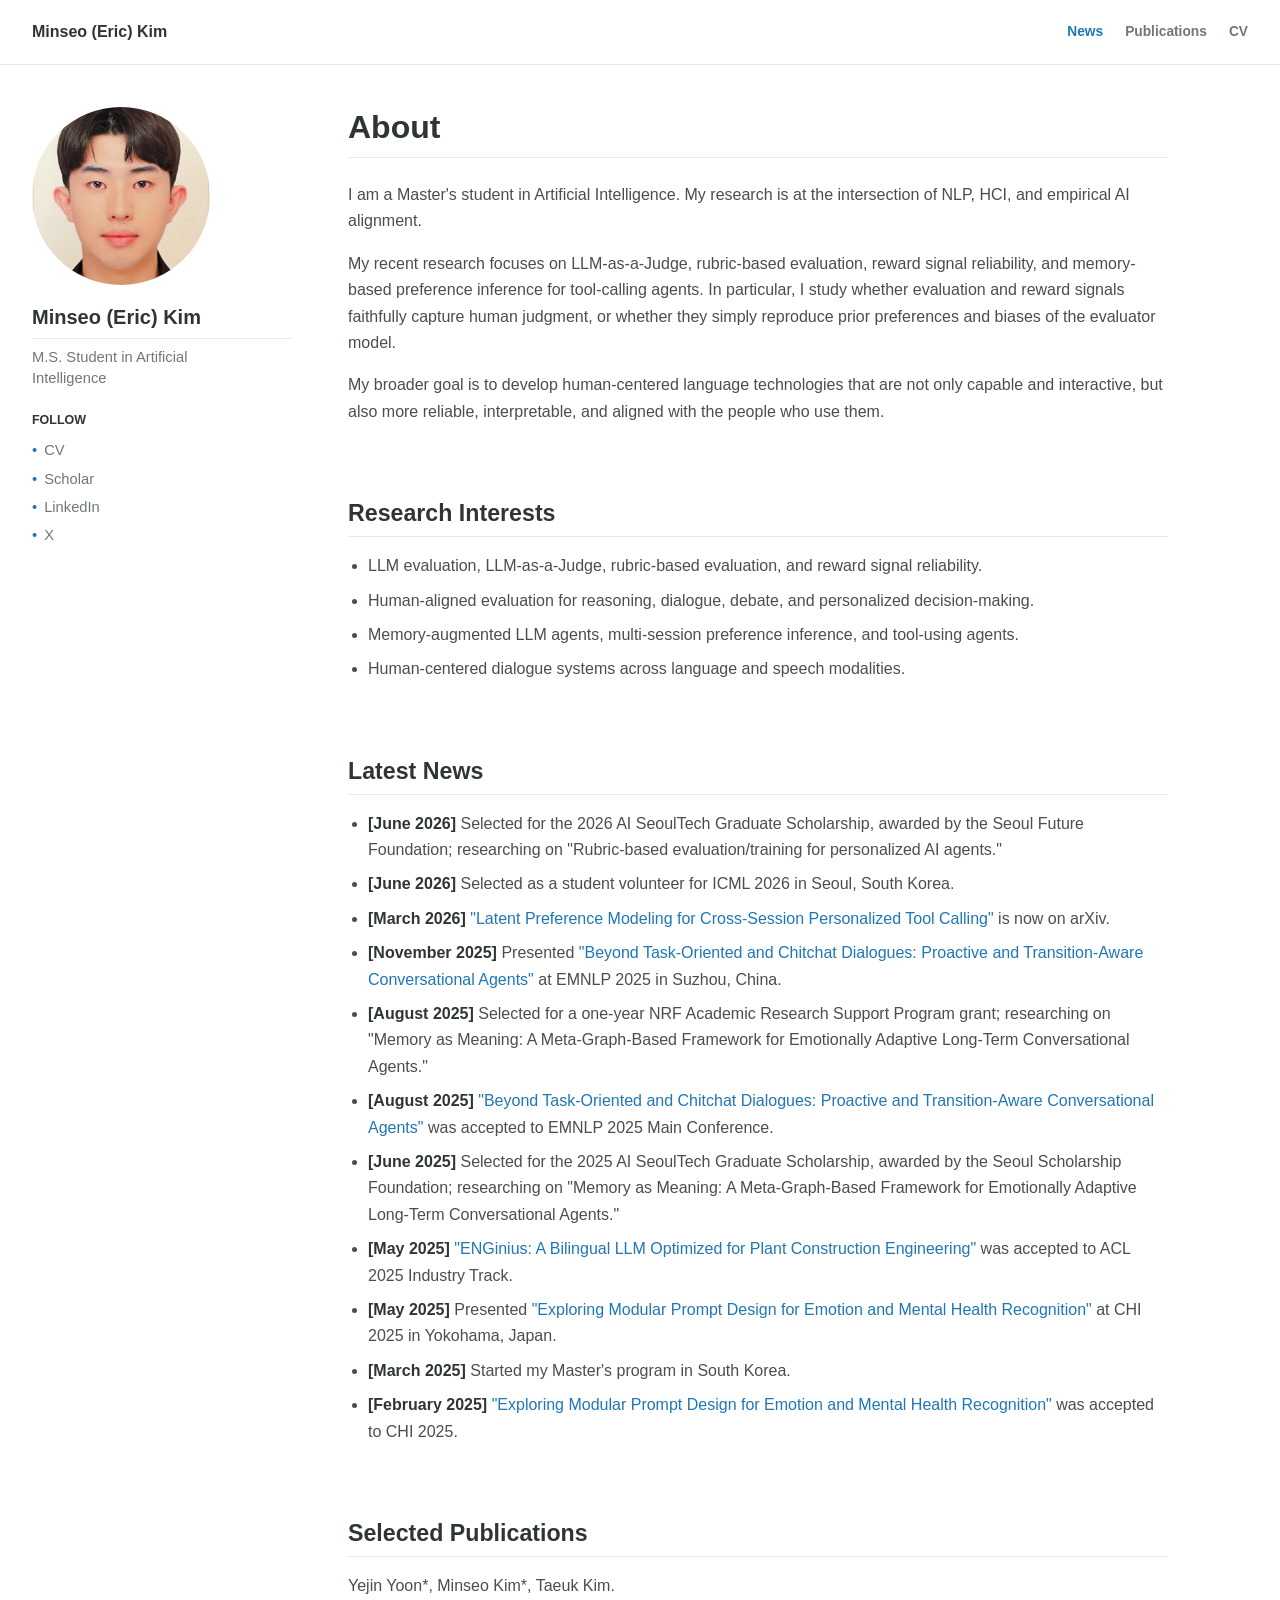
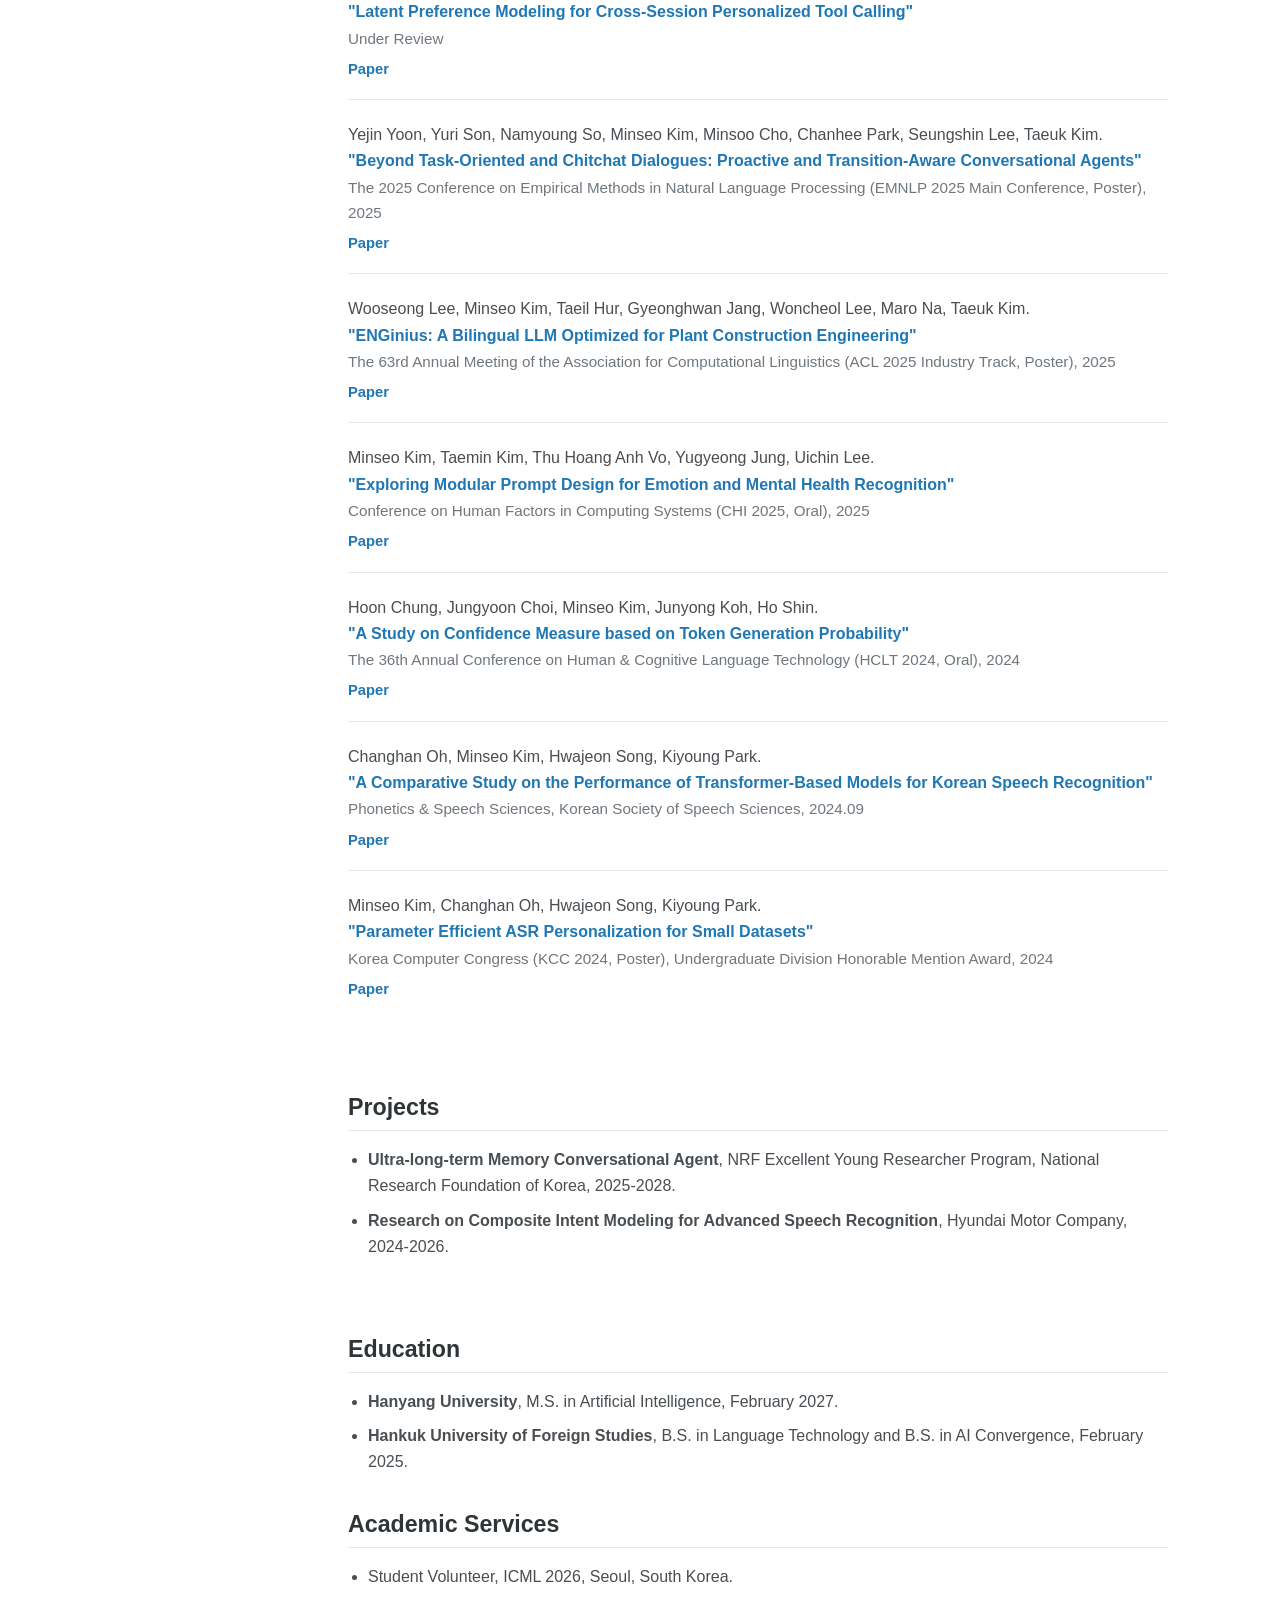
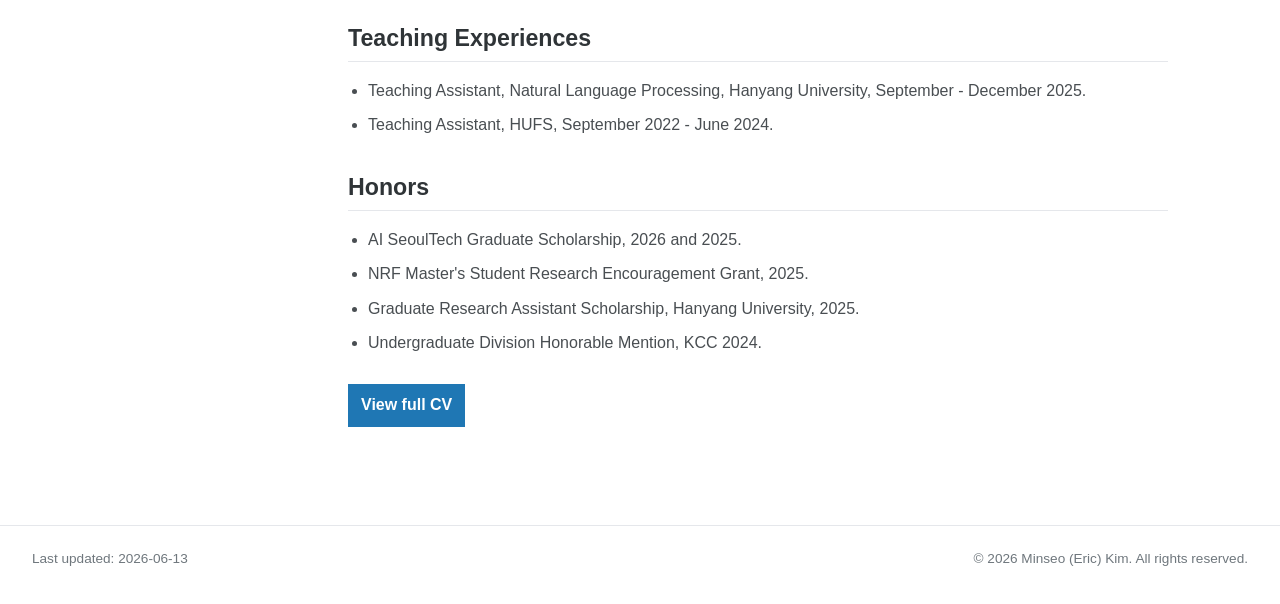
==== index.html @ e5572a7b "Force the academic stylesheet to refresh on Pages GitHub Pages served the updated HTML while the bro" ====
<!doctype html>
<html lang="en">
  <head>
    <meta charset="utf-8">
    <meta name="viewport" content="width=device-width, initial-scale=1">
    <meta name="description" content="Minseo (Eric) Kim, Master's student researching NLP, HCI, and empirical AI alignment.">
    <title>Minseo (Eric) Kim</title>
    <link rel="icon" href="assets/favicon.svg" type="image/svg+xml">
    <link rel="stylesheet" href="assets/styles.css?v=academic-blue-20260613">
    <script src="assets/site.js" defer></script>
  </head>
  <body>
    <a class="skip-link" href="#main">Skip to content</a>

    <header class="site-header">
      <div class="header-inner">
        <a class="brand" href="#top" aria-label="Minseo Eric Kim home">Minseo (Eric) Kim</a>
        <nav class="site-nav" aria-label="Primary navigation">
          <a href="#news">News</a>
          <a href="#publications">Publications</a>
          <a href="https://drive.google.com/open?id=1gFWzfHN4OFVe0zYKHBv3wis-K48punGLrZ7Q6xbkFGQ" target="_blank" rel="noreferrer">CV</a>
        </nav>
      </div>
    </header>

    <div id="top" class="page-shell">
      <aside class="profile-panel" aria-label="Profile">
        <img class="profile-photo" src="assets/profile.jpg" alt="Portrait of Minseo Eric Kim">
        <h2 class="profile-name">Minseo (Eric) Kim</h2>
        <p class="role">M.S. Student in Artificial Intelligence</p>

        <p class="follow-label">Follow</p>
        <div class="profile-links" aria-label="Profile links">
          <a href="https://drive.google.com/open?id=1gFWzfHN4OFVe0zYKHBv3wis-K48punGLrZ7Q6xbkFGQ" target="_blank" rel="noreferrer">CV</a>
          <a href="https://scholar.google.com/citations?user=bZFv4dYAAAAJ&amp;hl=en" target="_blank" rel="noreferrer">Scholar</a>
          <a href="https://www.linkedin.com/in/minseo-kim-878526276/" target="_blank" rel="noreferrer">LinkedIn</a>
          <a href="https://x.com/er1123090" target="_blank" rel="noreferrer">X</a>
        </div>
      </aside>

      <main id="main" class="content">
        <section id="about" class="section" aria-labelledby="about-title">
          <h1 id="about-title">About</h1>
          <div class="section-body">
            <p>
              I am a Master's student in Artificial Intelligence. My research is at the
              intersection of NLP, HCI, and empirical AI alignment.
            </p>
            <p>
              My recent research focuses on LLM-as-a-Judge, rubric-based evaluation, reward
              signal reliability, and memory-based preference inference for tool-calling
              agents. In particular, I study whether evaluation and reward signals faithfully
              capture human judgment, or whether they simply reproduce prior preferences and
              biases of the evaluator model.
            </p>
            <p>
              My broader goal is to develop human-centered language technologies that are not
              only capable and interactive, but also more reliable, interpretable, and aligned
              with the people who use them.
            </p>
          </div>
        </section>

        <section id="research" class="section" aria-labelledby="research-title">
          <h2 id="research-title">Research Interests</h2>
          <ul class="compact-list">
            <li>LLM evaluation, LLM-as-a-Judge, rubric-based evaluation, and reward signal reliability.</li>
            <li>Human-aligned evaluation for reasoning, dialogue, debate, and personalized decision-making.</li>
            <li>Memory-augmented LLM agents, multi-session preference inference, and tool-using agents.</li>
            <li>Human-centered dialogue systems across language and speech modalities.</li>
          </ul>
        </section>

        <section id="news" class="section" aria-labelledby="news-title">
          <h2 id="news-title">Latest News</h2>
          <ul class="timeline">
            <li>
              <span class="news-date">[June 2026]</span>
              Selected for the 2026 AI SeoulTech Graduate Scholarship, awarded by the Seoul Future Foundation; researching on "Rubric-based evaluation/training for personalized AI agents."
            </li>
            <li>
              <span class="news-date">[June 2026]</span>
              Selected as a student volunteer for ICML 2026 in Seoul, South Korea.
            </li>
            <li>
              <span class="news-date">[March 2026]</span>
              <a href="https://arxiv.org/pdf/2604.17886v1" target="_blank" rel="noreferrer">"Latent Preference Modeling for Cross-Session Personalized Tool Calling"</a>
              is now on arXiv.
            </li>
            <li>
              <span class="news-date">[November 2025]</span>
              Presented
              <a href="https://aclanthology.org/2025.emnlp-main.672/" target="_blank" rel="noreferrer">"Beyond Task-Oriented and Chitchat Dialogues: Proactive and Transition-Aware Conversational Agents"</a>
              at EMNLP 2025 in Suzhou, China.
            </li>
            <li>
              <span class="news-date">[August 2025]</span>
              Selected for a one-year NRF Academic Research Support Program grant; researching on "Memory as Meaning: A Meta-Graph-Based Framework for Emotionally Adaptive Long-Term Conversational Agents."
            </li>
            <li>
              <span class="news-date">[August 2025]</span>
              <a href="https://aclanthology.org/2025.emnlp-main.672/" target="_blank" rel="noreferrer">"Beyond Task-Oriented and Chitchat Dialogues: Proactive and Transition-Aware Conversational Agents"</a>
              was accepted to EMNLP 2025 Main Conference.
            </li>
            <li>
              <span class="news-date">[June 2025]</span>
              Selected for the 2025 AI SeoulTech Graduate Scholarship, awarded by the Seoul Scholarship Foundation; researching on "Memory as Meaning: A Meta-Graph-Based Framework for Emotionally Adaptive Long-Term Conversational Agents."
            </li>
            <li>
              <span class="news-date">[May 2025]</span>
              <a href="https://aclanthology.org/2025.acl-industry.95/" target="_blank" rel="noreferrer">"ENGinius: A Bilingual LLM Optimized for Plant Construction Engineering"</a>
              was accepted to ACL 2025 Industry Track.
            </li>
            <li>
              <span class="news-date">[May 2025]</span>
              Presented
              <a href="https://dl.acm.org/doi/full/10.1145/3706598.3713888" target="_blank" rel="noreferrer">"Exploring Modular Prompt Design for Emotion and Mental Health Recognition"</a>
              at CHI 2025 in Yokohama, Japan.
            </li>
            <li>
              <span class="news-date">[March 2025]</span>
              Started my Master's program in South Korea.
            </li>
            <li>
              <span class="news-date">[February 2025]</span>
              <a href="https://dl.acm.org/doi/full/10.1145/3706598.3713888" target="_blank" rel="noreferrer">"Exploring Modular Prompt Design for Emotion and Mental Health Recognition"</a>
              was accepted to CHI 2025.
            </li>
          </ul>
        </section>

        <section id="publications" class="section" aria-labelledby="publications-title">
          <h2 id="publications-title">Selected Publications</h2>
          <div class="publication-list">
            <article class="publication">
              <p class="authors">Yejin Yoon*, Minseo Kim*, Taeuk Kim.</p>
              <h3><a href="https://arxiv.org/pdf/2604.17886v1" target="_blank" rel="noreferrer">"Latent Preference Modeling for Cross-Session Personalized Tool Calling"</a></h3>
              <p class="meta">Under Review</p>
              <p class="pub-links"><a href="https://arxiv.org/pdf/2604.17886v1" target="_blank" rel="noreferrer">Paper</a></p>
            </article>

            <article class="publication">
              <p class="authors">Yejin Yoon, Yuri Son, Namyoung So, Minseo Kim, Minsoo Cho, Chanhee Park, Seungshin Lee, Taeuk Kim.</p>
              <h3><a href="https://aclanthology.org/2025.emnlp-main.672/" target="_blank" rel="noreferrer">"Beyond Task-Oriented and Chitchat Dialogues: Proactive and Transition-Aware Conversational Agents"</a></h3>
              <p class="meta">The 2025 Conference on Empirical Methods in Natural Language Processing (EMNLP 2025 Main Conference, Poster), 2025</p>
              <p class="pub-links"><a href="https://aclanthology.org/2025.emnlp-main.672/" target="_blank" rel="noreferrer">Paper</a></p>
            </article>

            <article class="publication">
              <p class="authors">Wooseong Lee, Minseo Kim, Taeil Hur, Gyeonghwan Jang, Woncheol Lee, Maro Na, Taeuk Kim.</p>
              <h3><a href="https://aclanthology.org/2025.acl-industry.95/" target="_blank" rel="noreferrer">"ENGinius: A Bilingual LLM Optimized for Plant Construction Engineering"</a></h3>
              <p class="meta">The 63rd Annual Meeting of the Association for Computational Linguistics (ACL 2025 Industry Track, Poster), 2025</p>
              <p class="pub-links"><a href="https://aclanthology.org/2025.acl-industry.95/" target="_blank" rel="noreferrer">Paper</a></p>
            </article>

            <article class="publication">
              <p class="authors">Minseo Kim, Taemin Kim, Thu Hoang Anh Vo, Yugyeong Jung, Uichin Lee.</p>
              <h3><a href="https://dl.acm.org/doi/full/10.1145/3706598.3713888" target="_blank" rel="noreferrer">"Exploring Modular Prompt Design for Emotion and Mental Health Recognition"</a></h3>
              <p class="meta">Conference on Human Factors in Computing Systems (CHI 2025, Oral), 2025</p>
              <p class="pub-links"><a href="https://dl.acm.org/doi/full/10.1145/3706598.3713888" target="_blank" rel="noreferrer">Paper</a></p>
            </article>

            <article class="publication">
              <p class="authors">Hoon Chung, Jungyoon Choi, Minseo Kim, Junyong Koh, Ho Shin.</p>
              <h3><a href="https://koreascience.kr/article/CFKO202404272003158.pub?orgId=sighlt" target="_blank" rel="noreferrer">"A Study on Confidence Measure based on Token Generation Probability"</a></h3>
              <p class="meta">The 36th Annual Conference on Human & Cognitive Language Technology (HCLT 2024, Oral), 2024</p>
              <p class="pub-links"><a href="https://koreascience.kr/article/CFKO202404272003158.pub?orgId=sighlt" target="_blank" rel="noreferrer">Paper</a></p>
            </article>

            <article class="publication">
              <p class="authors">Changhan Oh, Minseo Kim, Hwajeon Song, Kiyoung Park.</p>
              <h3><a href="https://www.researchgate.net/publication/384748823_A_comparative_study_on_the_performance_of_Transformer-based_models_for_Korean_speech_recognition" target="_blank" rel="noreferrer">"A Comparative Study on the Performance of Transformer-Based Models for Korean Speech Recognition"</a></h3>
              <p class="meta">Phonetics & Speech Sciences, Korean Society of Speech Sciences, 2024.09</p>
              <p class="pub-links"><a href="https://www.researchgate.net/publication/384748823_A_comparative_study_on_the_performance_of_Transformer-based_models_for_Korean_speech_recognition" target="_blank" rel="noreferrer">Paper</a></p>
            </article>

            <article class="publication">
              <p class="authors">Minseo Kim, Changhan Oh, Hwajeon Song, Kiyoung Park.</p>
              <h3><a href="https://www.dbpia.co.kr/journal/articleDetail?nodeId=NODE11862399" target="_blank" rel="noreferrer">"Parameter Efficient ASR Personalization for Small Datasets"</a></h3>
              <p class="meta">Korea Computer Congress (KCC 2024, Poster), Undergraduate Division Honorable Mention Award, 2024</p>
              <p class="pub-links"><a href="https://www.dbpia.co.kr/journal/articleDetail?nodeId=NODE11862399" target="_blank" rel="noreferrer">Paper</a></p>
            </article>
          </div>
        </section>

        <section id="projects" class="section" aria-labelledby="projects-title">
          <h2 id="projects-title">Projects</h2>
          <ul class="compact-list">
            <li><strong>Ultra-long-term Memory Conversational Agent</strong>, NRF Excellent Young Researcher Program, National Research Foundation of Korea, 2025-2028.</li>
            <li><strong>Research on Composite Intent Modeling for Advanced Speech Recognition</strong>, Hyundai Motor Company, 2024-2026.</li>
          </ul>
        </section>

        <section id="cv" class="section" aria-labelledby="cv-title">
          <h2 id="cv-title">Education</h2>
          <ul class="compact-list">
            <li><strong>Hanyang University</strong>, M.S. in Artificial Intelligence, February 2027.</li>
            <li><strong>Hankuk University of Foreign Studies</strong>, B.S. in Language Technology and B.S. in AI Convergence, February 2025.</li>
          </ul>
          <h2>Academic Services</h2>
          <ul class="compact-list">
            <li>Student Volunteer, ICML 2026, Seoul, South Korea.</li>
          </ul>
          <h2>Teaching Experiences</h2>
          <ul class="compact-list">
            <li>Teaching Assistant, Natural Language Processing, Hanyang University, September - December 2025.</li>
            <li>Teaching Assistant, HUFS, September 2022 - June 2024.</li>
          </ul>
          <h2>Honors</h2>
          <ul class="compact-list">
            <li>AI SeoulTech Graduate Scholarship, 2026 and 2025.</li>
            <li>NRF Master's Student Research Encouragement Grant, 2025.</li>
            <li>Graduate Research Assistant Scholarship, Hanyang University, 2025.</li>
            <li>Undergraduate Division Honorable Mention, KCC 2024.</li>
          </ul>
          <a class="button-link" href="https://drive.google.com/open?id=1gFWzfHN4OFVe0zYKHBv3wis-K48punGLrZ7Q6xbkFGQ" target="_blank" rel="noreferrer">View full CV</a>
        </section>
      </main>
    </div>

    <footer class="site-footer">
      <p>Last updated: <time id="last-updated" datetime="2026-06-13">2026-06-13</time></p>
      <p>&copy; <span id="year">2026</span> Minseo (Eric) Kim. All rights reserved.</p>
    </footer>
  </body>
</html>
---- assets/styles.css ----
:root {
  color-scheme: light;
  --bg: #ffffff;
  --ink: #494e52;
  --heading: #2f3437;
  --muted: #6f777d;
  --line: #e5e7eb;
  --accent: #1f77b4;
  --accent-dark: #0f5f9c;
  --max: 1280px;
}

* {
  box-sizing: border-box;
}

html {
  scroll-behavior: smooth;
}

body {
  margin: 0;
  background: var(--bg);
  color: var(--ink);
  font-family: -apple-system, ".SFNSText-Regular", "San Francisco", "Segoe UI", "Helvetica Neue", "Lucida Grande", Arial, sans-serif;
  font-size: 16px;
  line-height: 1.65;
}

a {
  color: var(--accent);
  text-decoration: none;
}

a:hover {
  color: var(--accent-dark);
  text-decoration: underline;
}

a:focus-visible {
  outline: 3px solid rgba(31, 119, 180, 0.28);
  outline-offset: 3px;
}

.skip-link {
  position: fixed;
  top: 10px;
  left: 10px;
  z-index: 100;
  transform: translateY(-150%);
  background: var(--heading);
  color: #fff;
  padding: 8px 12px;
}

.skip-link:focus {
  transform: translateY(0);
}

.site-header {
  border-bottom: 1px solid var(--line);
  background: #fff;
}

.header-inner {
  max-width: var(--max);
  min-height: 64px;
  margin: 0 auto;
  padding: 0 32px;
  display: flex;
  align-items: center;
  justify-content: space-between;
  gap: 28px;
}

.brand {
  color: var(--heading);
  font-size: 1rem;
  font-weight: 700;
}

.brand:hover {
  color: var(--accent);
  text-decoration: none;
}

.site-nav {
  display: flex;
  align-items: center;
  gap: 22px;
  overflow-x: auto;
}

.site-nav a {
  color: var(--muted);
  font-size: 0.86rem;
  font-weight: 700;
  white-space: nowrap;
}

.site-nav a:hover,
.site-nav a[aria-current="true"] {
  color: var(--accent);
  text-decoration: none;
}

.page-shell {
  max-width: var(--max);
  margin: 0 auto;
  padding: 42px 32px 64px;
  display: grid;
  grid-template-columns: 260px minmax(0, 1fr);
  gap: 56px;
  align-items: start;
}

.profile-panel {
  position: sticky;
  top: 28px;
  color: var(--muted);
}

.profile-photo {
  display: block;
  width: 178px;
  aspect-ratio: 1;
  object-fit: cover;
  border-radius: 50%;
  margin: 0 0 20px;
}

.profile-name {
  margin: 0 0 8px;
  color: var(--heading);
  font-size: 1.25rem;
  font-weight: 700;
  line-height: 1.25;
}

.role {
  margin: 0 0 20px;
  max-width: 220px;
  font-size: 0.92rem;
  line-height: 1.45;
}

.follow-label {
  margin: 18px 0 8px;
  color: var(--heading);
  font-size: 0.78rem;
  font-weight: 700;
  text-transform: uppercase;
}

.profile-links {
  display: grid;
  gap: 4px;
}

.profile-links a {
  display: block;
  width: fit-content;
  color: var(--muted);
  font-size: 0.92rem;
}

.profile-links a::before {
  content: "\2022";
  color: var(--accent);
  margin-right: 7px;
}

.profile-links a:hover {
  color: var(--accent);
}

.content {
  max-width: 820px;
  min-width: 0;
}

.section {
  scroll-margin-top: 84px;
  margin: 0 0 34px;
}

.section + .section {
  padding-top: 6px;
}

h1,
h2,
h3 {
  color: var(--heading);
  letter-spacing: 0;
  line-height: 1.25;
}

h1 {
  margin: 0 0 24px;
  padding-bottom: 10px;
  border-bottom: 1px solid var(--line);
  font-size: 2rem;
}

h2 {
  margin: 34px 0 16px;
  padding-bottom: 8px;
  border-bottom: 1px solid var(--line);
  font-size: 1.45rem;
}

h3 {
  margin: 0;
  font-size: 1rem;
  font-weight: 600;
}

p {
  margin: 0 0 16px;
}

.section-body p:last-child {
  margin-bottom: 0;
}

.compact-list,
.timeline {
  margin: 0 0 20px;
  padding-left: 20px;
}

.compact-list li + li,
.timeline li + li {
  margin-top: 8px;
}

.news-date {
  color: var(--heading);
  font-weight: 700;
}

.publication-list {
  display: grid;
  gap: 22px;
}

.publication {
  padding-bottom: 18px;
  border-bottom: 1px solid var(--line);
}

.publication:last-child {
  border-bottom: 0;
}

.publication h3 {
  display: inline;
}

.publication h3 a {
  color: var(--accent);
}

.authors,
.meta,
.pub-links {
  margin: 0;
}

.authors {
  color: var(--ink);
}

.meta {
  color: var(--muted);
  font-size: 0.95rem;
}

.pub-links {
  margin-top: 6px;
  font-size: 0.92rem;
  font-weight: 700;
}

.button-link {
  display: inline-block;
  margin-top: 8px;
  color: #fff;
  background: var(--accent);
  padding: 8px 13px;
  font-weight: 700;
}

.button-link:hover {
  background: var(--accent-dark);
  color: #fff;
  text-decoration: none;
}

.site-footer {
  max-width: var(--max);
  margin: 0 auto;
  padding: 22px 32px 34px;
  border-top: 1px solid var(--line);
  color: var(--muted);
  display: flex;
  justify-content: space-between;
  gap: 16px;
  font-size: 0.85rem;
}

.site-footer p {
  margin: 0;
}

@media (max-width: 900px) {
  .header-inner {
    padding: 0 22px;
  }

  .page-shell {
    grid-template-columns: 1fr;
    gap: 30px;
    padding: 30px 22px 50px;
  }

  .profile-panel {
    position: static;
    display: grid;
    grid-template-columns: 132px minmax(0, 1fr);
    column-gap: 20px;
    align-items: center;
  }

  .profile-photo {
    width: 126px;
    margin: 0;
    grid-row: span 4;
  }

  .role {
    max-width: none;
    margin-bottom: 8px;
  }

  .follow-label {
    margin-top: 4px;
  }

  .profile-links {
    display: flex;
    flex-wrap: wrap;
    gap: 4px 14px;
  }

  .content {
    max-width: none;
  }
}

@media (max-width: 640px) {
  body {
    font-size: 15px;
  }

  .header-inner {
    min-height: auto;
    padding: 14px 18px;
    align-items: flex-start;
    flex-direction: column;
    gap: 10px;
  }

  .site-nav {
    width: 100%;
    gap: 18px;
  }

  .page-shell {
    padding: 24px 18px 44px;
  }

  .profile-panel {
    grid-template-columns: 104px minmax(0, 1fr);
    column-gap: 16px;
  }

  .profile-photo {
    width: 98px;
  }

  .profile-name {
    font-size: 1.1rem;
  }

  h1 {
    font-size: 1.75rem;
  }

  h2 {
    font-size: 1.24rem;
  }

  .site-footer {
    padding: 20px 18px 28px;
    flex-direction: column;
  }
}
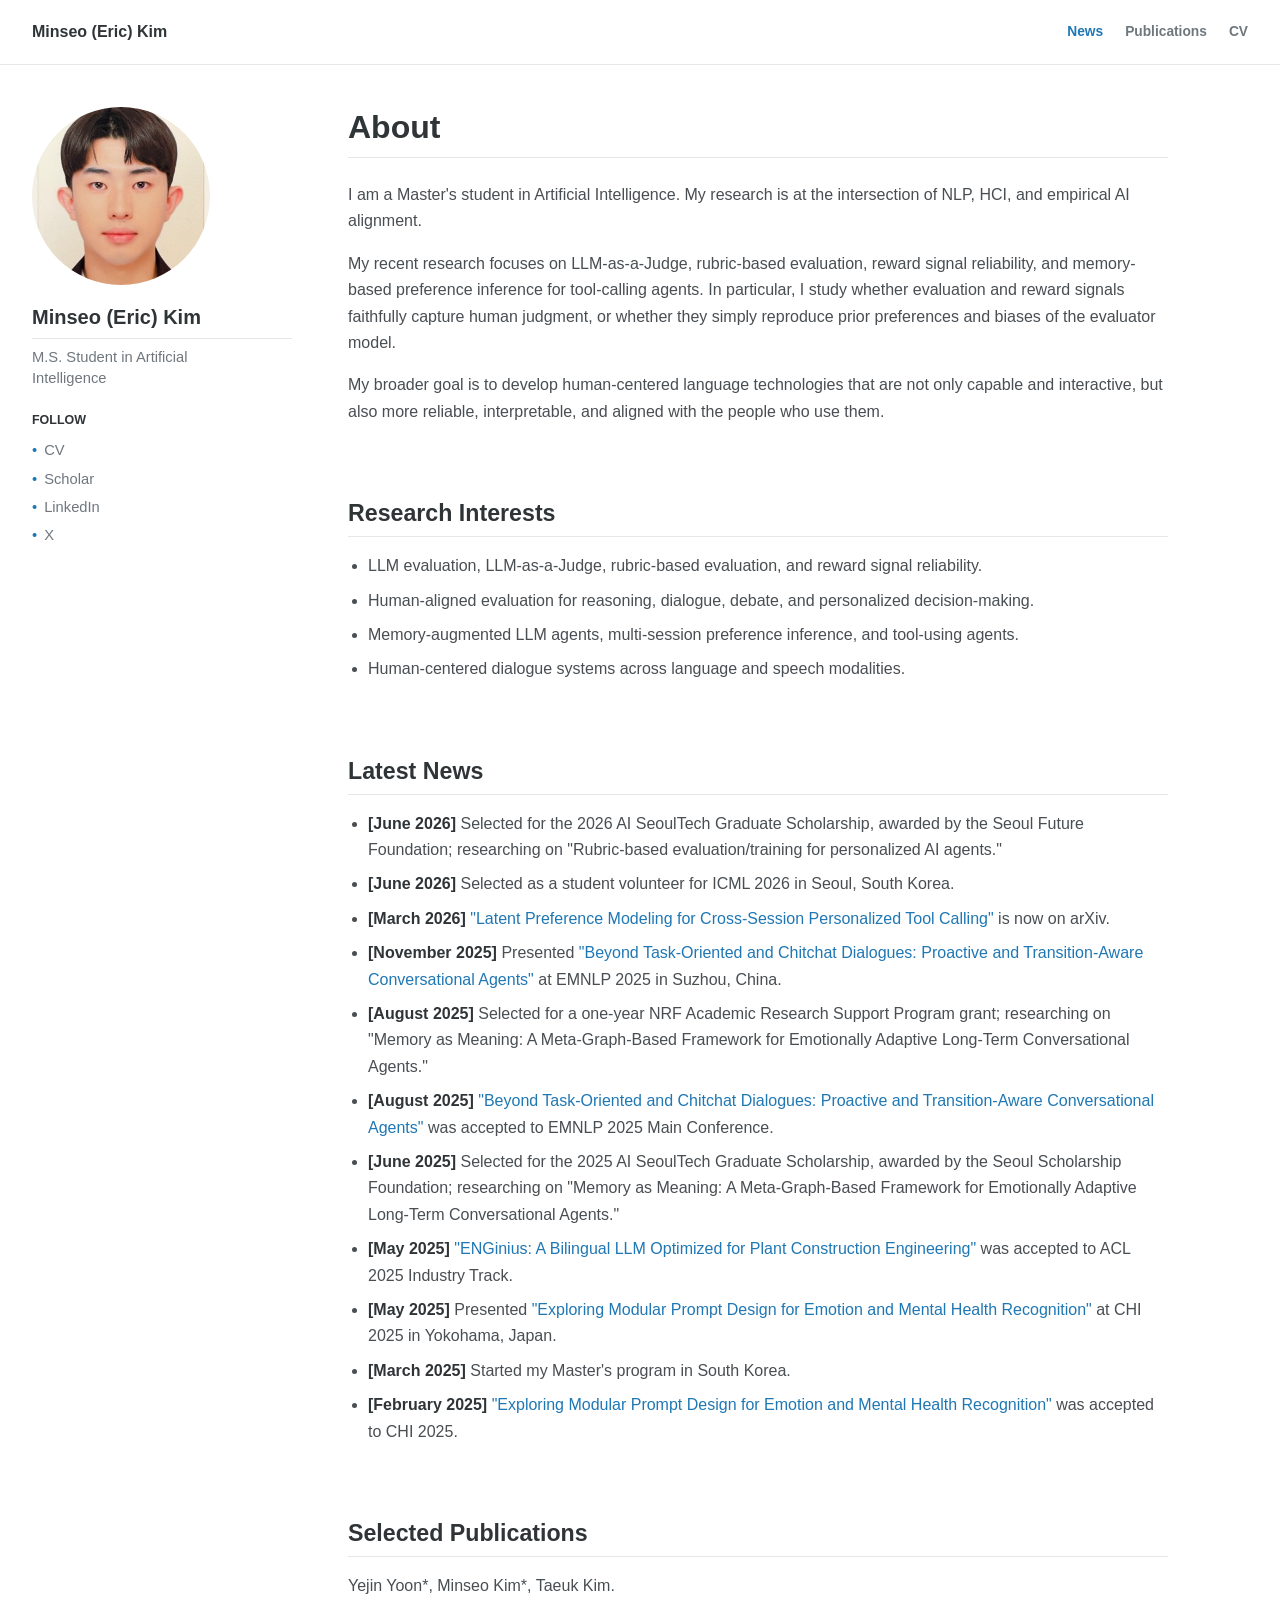
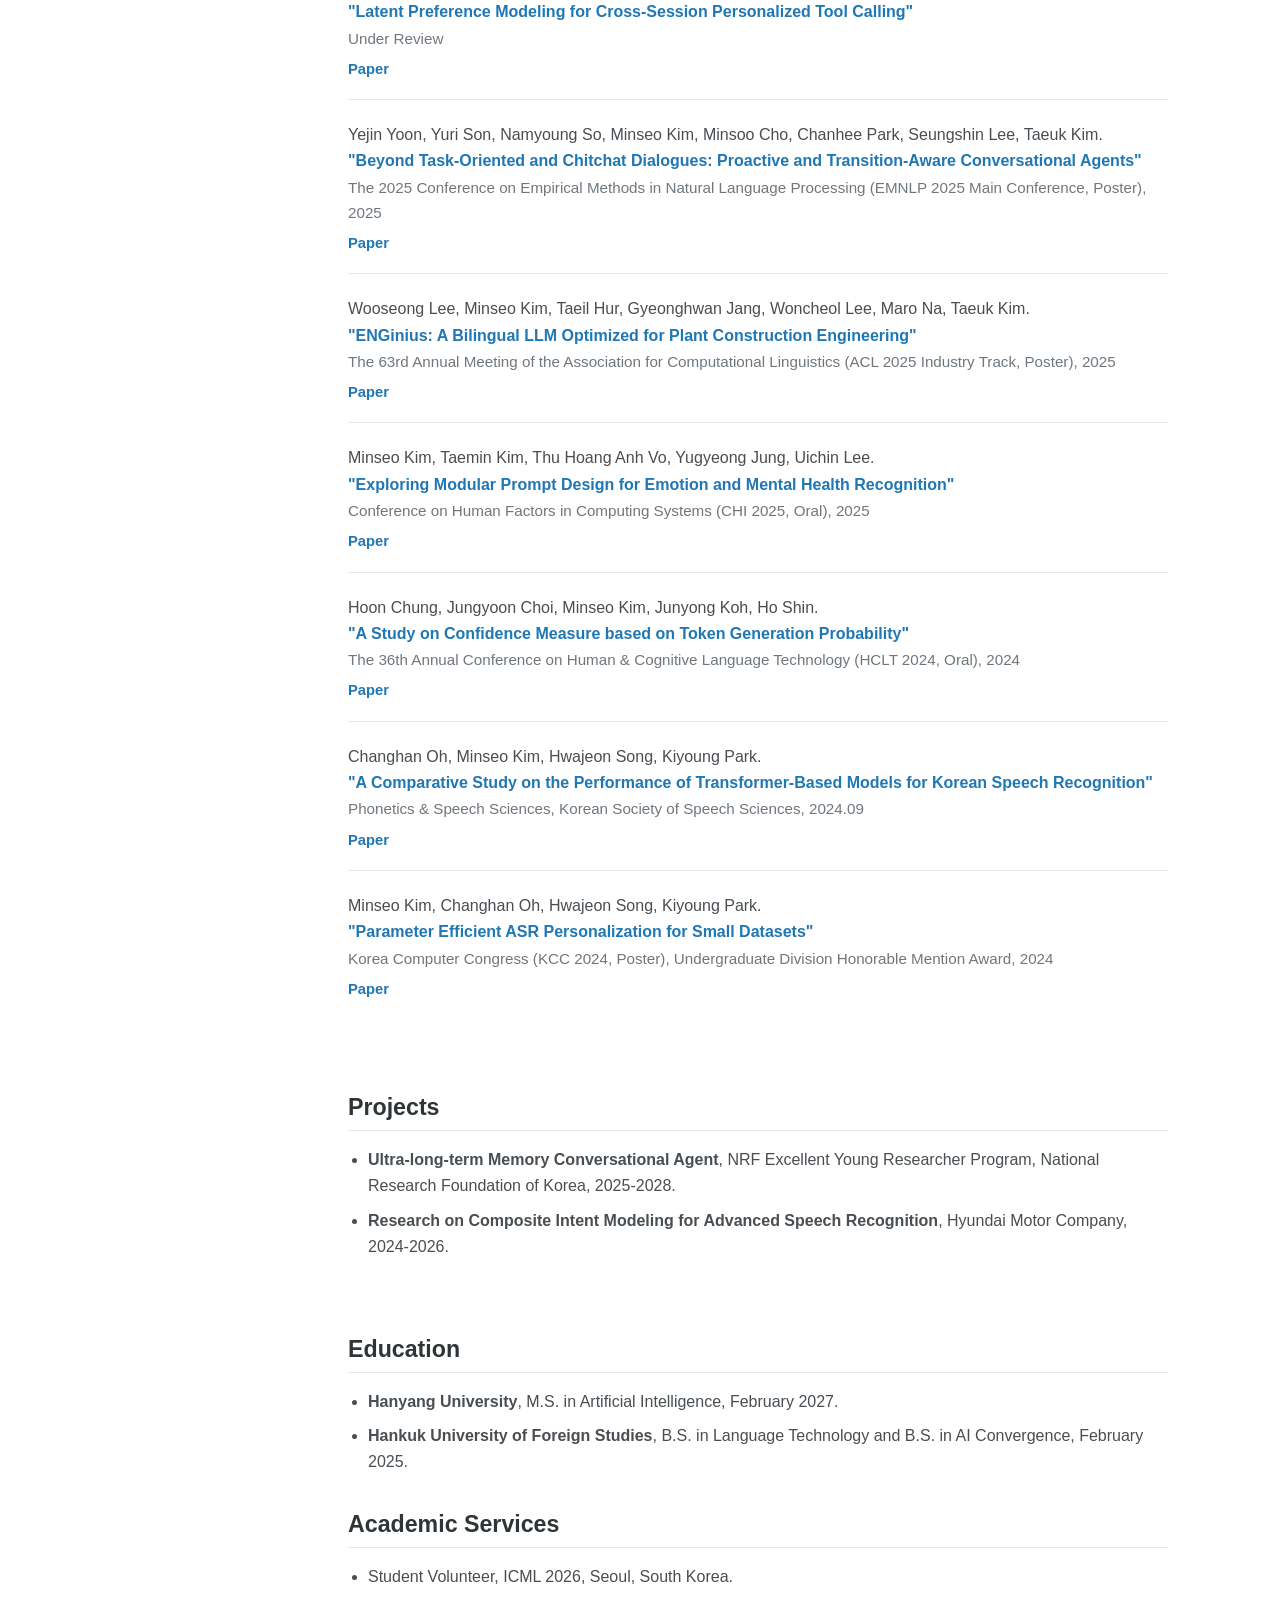
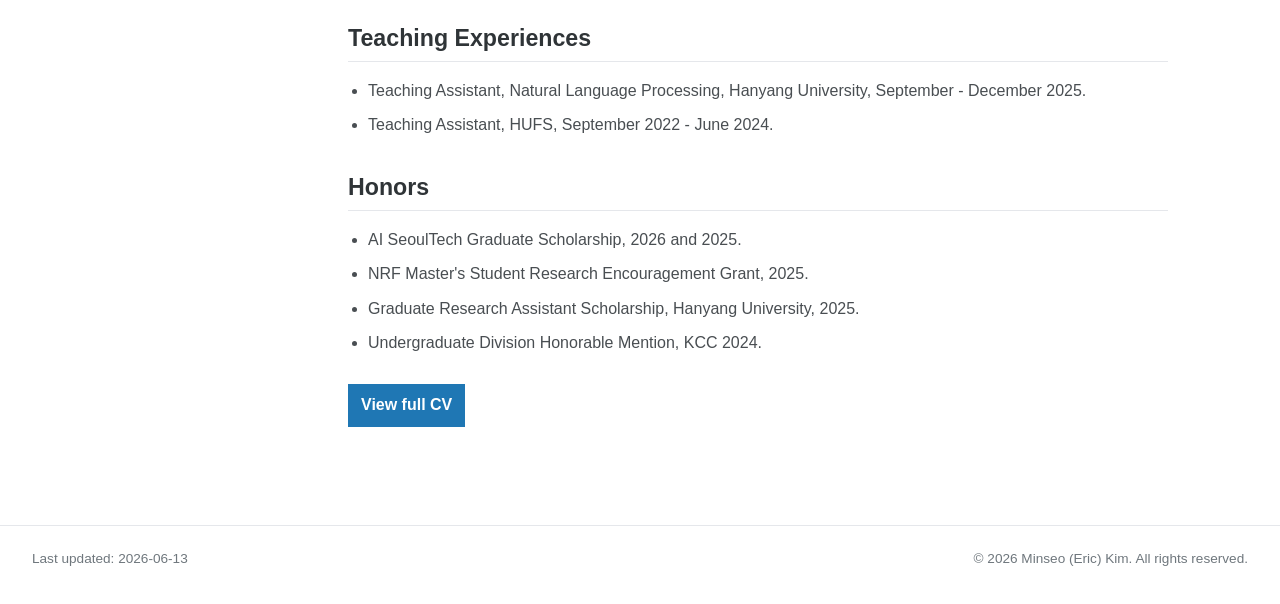
==== commit 485b9d47: "Tune portrait framing inside the avatar The profile avatar keeps its existing circular footprint, bu" ====
--- a/index.html
+++ b/index.html
@@ -6,7 +6,7 @@
     <meta name="description" content="Minseo (Eric) Kim, Master's student researching NLP, HCI, and empirical AI alignment.">
     <title>Minseo (Eric) Kim</title>
     <link rel="icon" href="assets/favicon.svg" type="image/svg+xml">
-    <link rel="stylesheet" href="assets/styles.css?v=academic-blue-20260613">
+    <link rel="stylesheet" href="assets/styles.css?v=academic-blue-photo-fit-zoom-20260613">
     <script src="assets/site.js" defer></script>
   </head>
   <body>
@@ -25,7 +25,9 @@
 
     <div id="top" class="page-shell">
       <aside class="profile-panel" aria-label="Profile">
-        <img class="profile-photo" src="assets/profile.jpg" alt="Portrait of Minseo Eric Kim">
+        <span class="profile-photo-frame">
+          <img class="profile-photo" src="assets/profile.jpg" alt="Portrait of Minseo Eric Kim">
+        </span>
         <h2 class="profile-name">Minseo (Eric) Kim</h2>
         <p class="role">M.S. Student in Artificial Intelligence</p>
 
--- a/assets/styles.css
+++ b/assets/styles.css
@@ -120,13 +120,23 @@
   color: var(--muted);
 }
 
-.profile-photo {
+.profile-photo-frame {
   display: block;
   width: 178px;
   aspect-ratio: 1;
-  object-fit: cover;
   border-radius: 50%;
+  overflow: hidden;
+  background: #f4efe5;
   margin: 0 0 20px;
+}
+
+.profile-photo {
+  display: block;
+  width: 100%;
+  height: 100%;
+  object-fit: contain;
+  transform: scale(1.22);
+  transform-origin: center center;
 }
 
 .profile-name {
@@ -333,7 +343,7 @@
     align-items: center;
   }
 
-  .profile-photo {
+  .profile-photo-frame {
     width: 126px;
     margin: 0;
     grid-row: span 4;
@@ -386,7 +396,7 @@
     column-gap: 16px;
   }
 
-  .profile-photo {
+  .profile-photo-frame {
     width: 98px;
   }
 
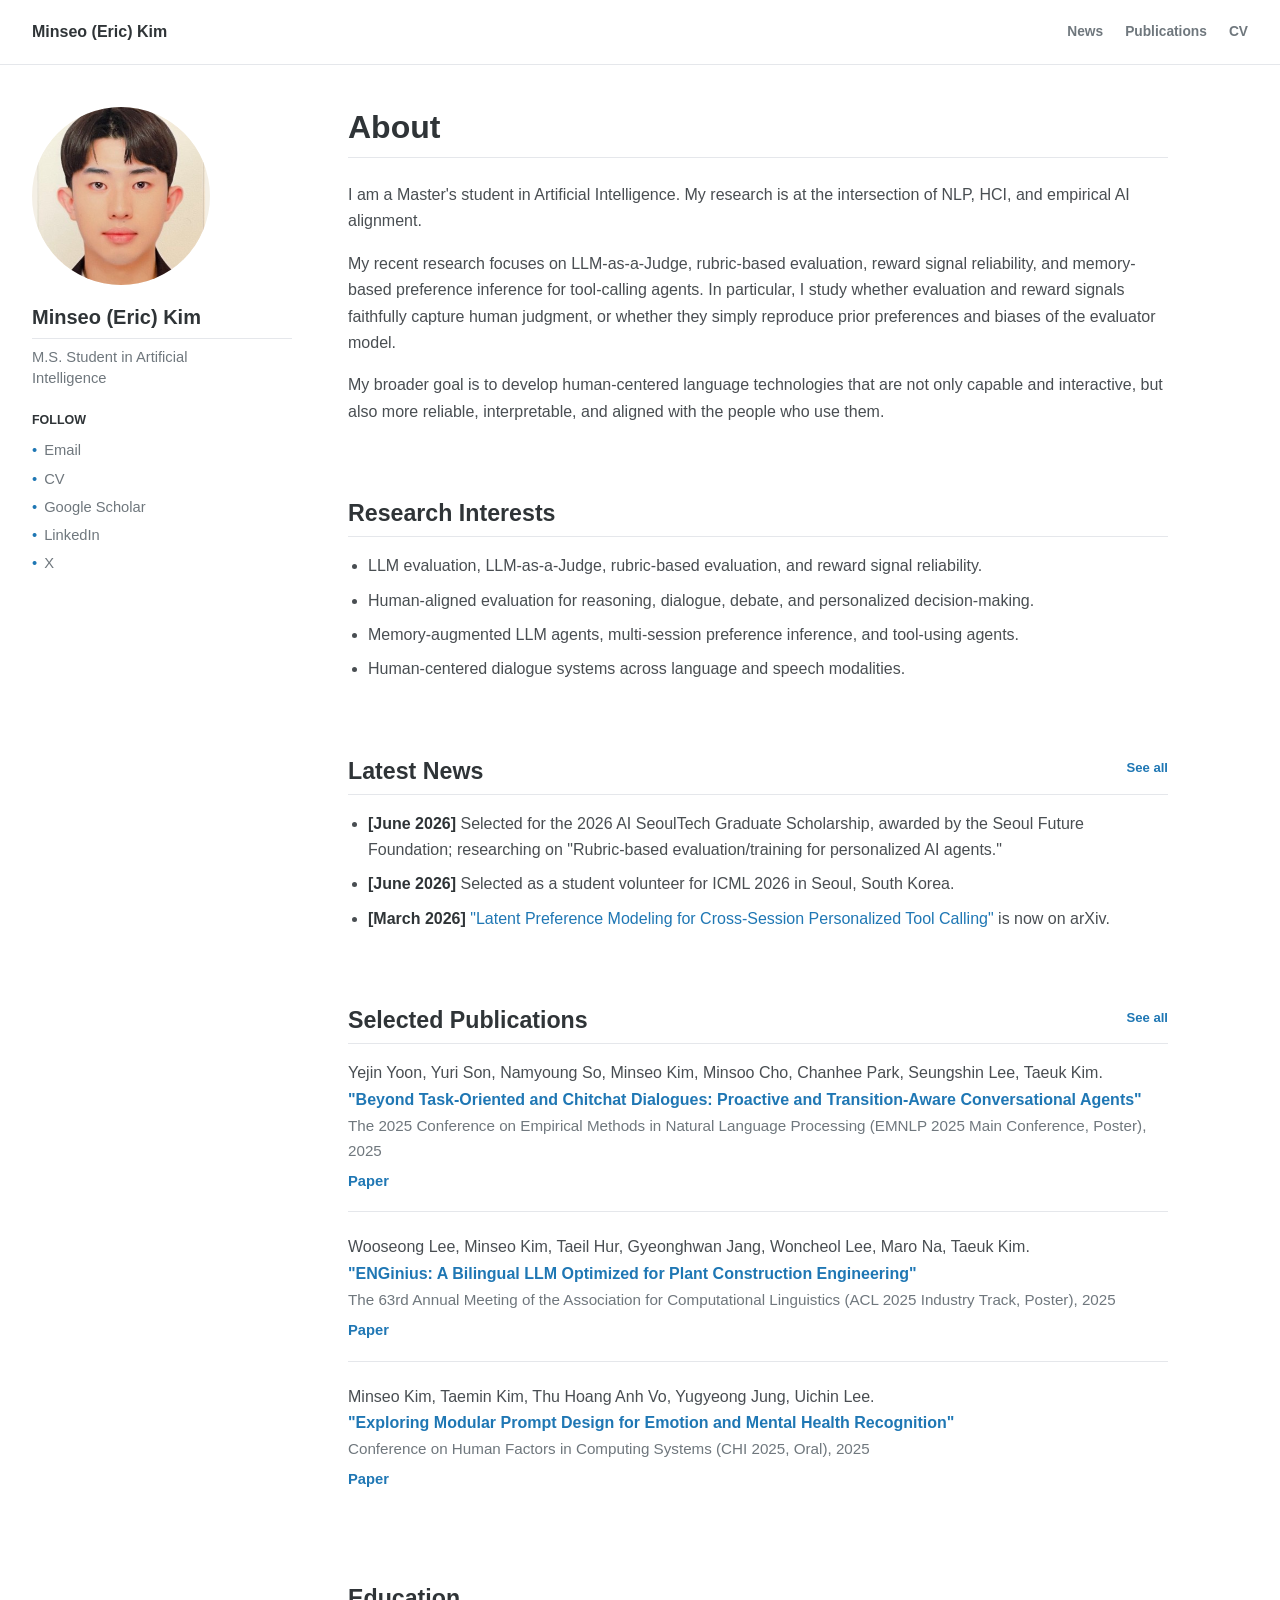
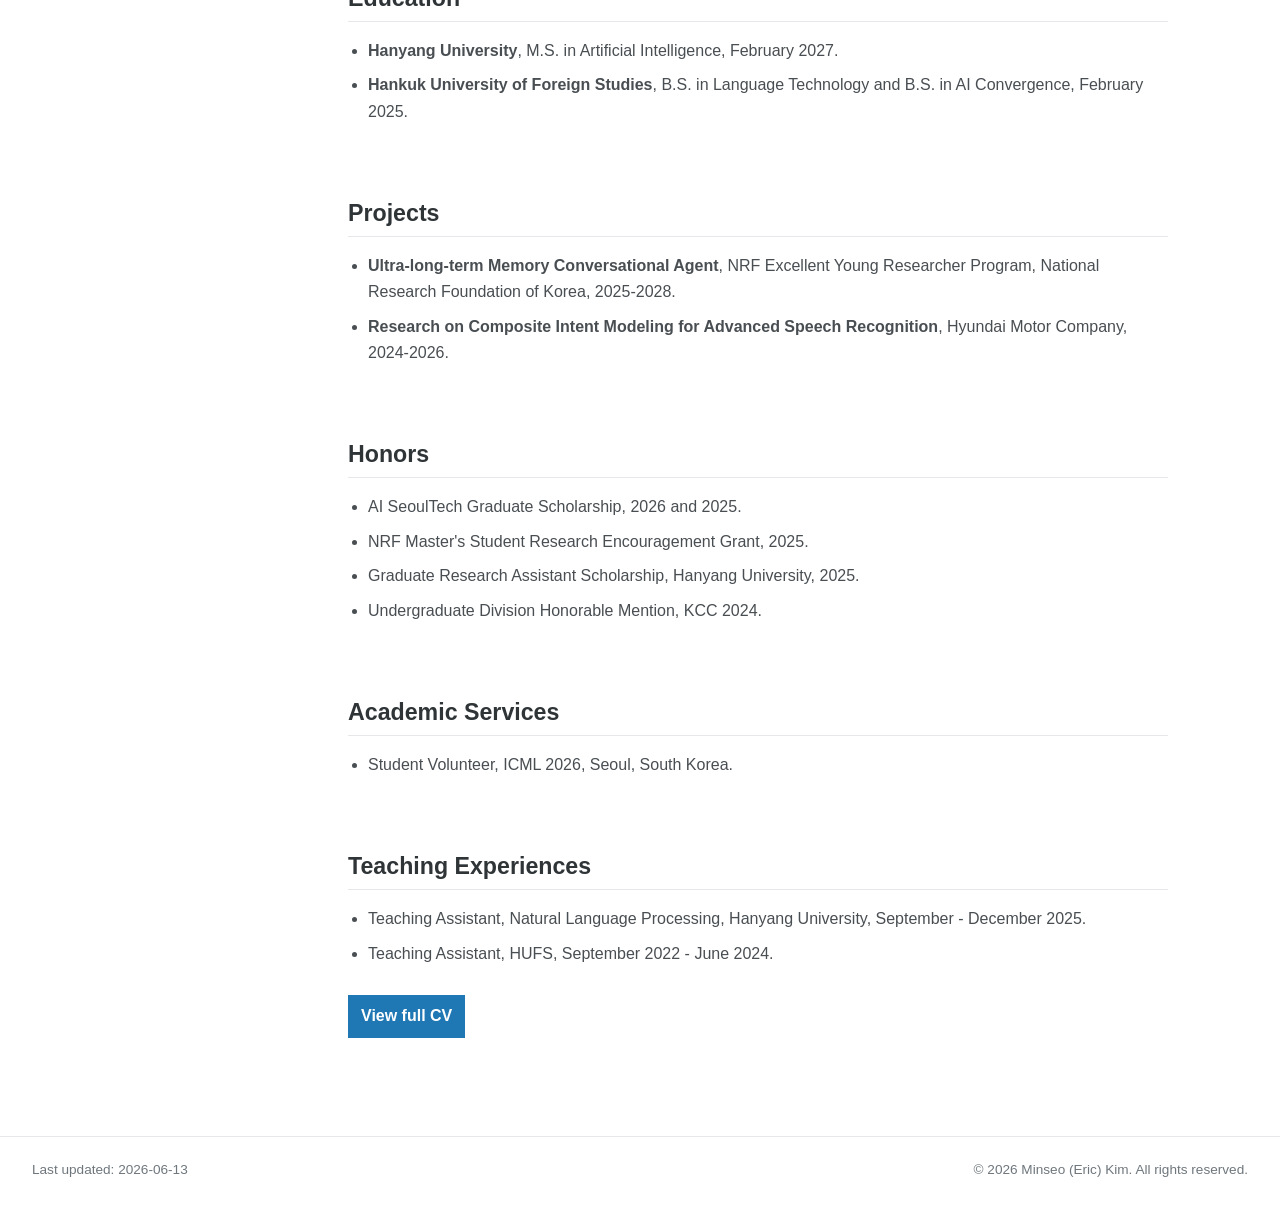
==== commit 3bf1f283: "Split full news and publications into dedicated pages The homepage now follows the requested section" ====
--- a/index.html
+++ b/index.html
@@ -6,7 +6,7 @@
     <meta name="description" content="Minseo (Eric) Kim, Master's student researching NLP, HCI, and empirical AI alignment.">
     <title>Minseo (Eric) Kim</title>
     <link rel="icon" href="assets/favicon.svg" type="image/svg+xml">
-    <link rel="stylesheet" href="assets/styles.css?v=academic-blue-photo-fit-zoom-20260613">
+    <link rel="stylesheet" href="assets/styles.css?v=academic-blue-pages-20260613">
     <script src="assets/site.js" defer></script>
   </head>
   <body>
@@ -16,8 +16,8 @@
       <div class="header-inner">
         <a class="brand" href="#top" aria-label="Minseo Eric Kim home">Minseo (Eric) Kim</a>
         <nav class="site-nav" aria-label="Primary navigation">
-          <a href="#news">News</a>
-          <a href="#publications">Publications</a>
+          <a href="news.html">News</a>
+          <a href="publications.html">Publications</a>
           <a href="https://drive.google.com/open?id=1gFWzfHN4OFVe0zYKHBv3wis-K48punGLrZ7Q6xbkFGQ" target="_blank" rel="noreferrer">CV</a>
         </nav>
       </div>
@@ -33,8 +33,9 @@
 
         <p class="follow-label">Follow</p>
         <div class="profile-links" aria-label="Profile links">
+          <a href="mailto:er1123090@hanyang.ac.kr">Email</a>
           <a href="https://drive.google.com/open?id=1gFWzfHN4OFVe0zYKHBv3wis-K48punGLrZ7Q6xbkFGQ" target="_blank" rel="noreferrer">CV</a>
-          <a href="https://scholar.google.com/citations?user=bZFv4dYAAAAJ&amp;hl=en" target="_blank" rel="noreferrer">Scholar</a>
+          <a href="https://scholar.google.com/citations?user=bZFv4dYAAAAJ&amp;hl=en" target="_blank" rel="noreferrer">Google Scholar</a>
           <a href="https://www.linkedin.com/in/minseo-kim-878526276/" target="_blank" rel="noreferrer">LinkedIn</a>
           <a href="https://x.com/er1123090" target="_blank" rel="noreferrer">X</a>
         </div>
@@ -74,7 +75,7 @@
         </section>
 
         <section id="news" class="section" aria-labelledby="news-title">
-          <h2 id="news-title">Latest News</h2>
+          <h2 id="news-title">Latest News <a class="heading-link" href="news.html">See all</a></h2>
           <ul class="timeline">
             <li>
               <span class="news-date">[June 2026]</span>
@@ -89,58 +90,12 @@
               <a href="https://arxiv.org/pdf/2604.17886v1" target="_blank" rel="noreferrer">"Latent Preference Modeling for Cross-Session Personalized Tool Calling"</a>
               is now on arXiv.
             </li>
-            <li>
-              <span class="news-date">[November 2025]</span>
-              Presented
-              <a href="https://aclanthology.org/2025.emnlp-main.672/" target="_blank" rel="noreferrer">"Beyond Task-Oriented and Chitchat Dialogues: Proactive and Transition-Aware Conversational Agents"</a>
-              at EMNLP 2025 in Suzhou, China.
-            </li>
-            <li>
-              <span class="news-date">[August 2025]</span>
-              Selected for a one-year NRF Academic Research Support Program grant; researching on "Memory as Meaning: A Meta-Graph-Based Framework for Emotionally Adaptive Long-Term Conversational Agents."
-            </li>
-            <li>
-              <span class="news-date">[August 2025]</span>
-              <a href="https://aclanthology.org/2025.emnlp-main.672/" target="_blank" rel="noreferrer">"Beyond Task-Oriented and Chitchat Dialogues: Proactive and Transition-Aware Conversational Agents"</a>
-              was accepted to EMNLP 2025 Main Conference.
-            </li>
-            <li>
-              <span class="news-date">[June 2025]</span>
-              Selected for the 2025 AI SeoulTech Graduate Scholarship, awarded by the Seoul Scholarship Foundation; researching on "Memory as Meaning: A Meta-Graph-Based Framework for Emotionally Adaptive Long-Term Conversational Agents."
-            </li>
-            <li>
-              <span class="news-date">[May 2025]</span>
-              <a href="https://aclanthology.org/2025.acl-industry.95/" target="_blank" rel="noreferrer">"ENGinius: A Bilingual LLM Optimized for Plant Construction Engineering"</a>
-              was accepted to ACL 2025 Industry Track.
-            </li>
-            <li>
-              <span class="news-date">[May 2025]</span>
-              Presented
-              <a href="https://dl.acm.org/doi/full/10.1145/3706598.3713888" target="_blank" rel="noreferrer">"Exploring Modular Prompt Design for Emotion and Mental Health Recognition"</a>
-              at CHI 2025 in Yokohama, Japan.
-            </li>
-            <li>
-              <span class="news-date">[March 2025]</span>
-              Started my Master's program in South Korea.
-            </li>
-            <li>
-              <span class="news-date">[February 2025]</span>
-              <a href="https://dl.acm.org/doi/full/10.1145/3706598.3713888" target="_blank" rel="noreferrer">"Exploring Modular Prompt Design for Emotion and Mental Health Recognition"</a>
-              was accepted to CHI 2025.
-            </li>
           </ul>
         </section>
 
         <section id="publications" class="section" aria-labelledby="publications-title">
-          <h2 id="publications-title">Selected Publications</h2>
+          <h2 id="publications-title">Selected Publications <a class="heading-link" href="publications.html">See all</a></h2>
           <div class="publication-list">
-            <article class="publication">
-              <p class="authors">Yejin Yoon*, Minseo Kim*, Taeuk Kim.</p>
-              <h3><a href="https://arxiv.org/pdf/2604.17886v1" target="_blank" rel="noreferrer">"Latent Preference Modeling for Cross-Session Personalized Tool Calling"</a></h3>
-              <p class="meta">Under Review</p>
-              <p class="pub-links"><a href="https://arxiv.org/pdf/2604.17886v1" target="_blank" rel="noreferrer">Paper</a></p>
-            </article>
-
             <article class="publication">
               <p class="authors">Yejin Yoon, Yuri Son, Namyoung So, Minseo Kim, Minsoo Cho, Chanhee Park, Seungshin Lee, Taeuk Kim.</p>
               <h3><a href="https://aclanthology.org/2025.emnlp-main.672/" target="_blank" rel="noreferrer">"Beyond Task-Oriented and Chitchat Dialogues: Proactive and Transition-Aware Conversational Agents"</a></h3>
@@ -161,28 +116,15 @@
               <p class="meta">Conference on Human Factors in Computing Systems (CHI 2025, Oral), 2025</p>
               <p class="pub-links"><a href="https://dl.acm.org/doi/full/10.1145/3706598.3713888" target="_blank" rel="noreferrer">Paper</a></p>
             </article>
+          </div>
+        </section>
 
-            <article class="publication">
-              <p class="authors">Hoon Chung, Jungyoon Choi, Minseo Kim, Junyong Koh, Ho Shin.</p>
-              <h3><a href="https://koreascience.kr/article/CFKO202404272003158.pub?orgId=sighlt" target="_blank" rel="noreferrer">"A Study on Confidence Measure based on Token Generation Probability"</a></h3>
-              <p class="meta">The 36th Annual Conference on Human & Cognitive Language Technology (HCLT 2024, Oral), 2024</p>
-              <p class="pub-links"><a href="https://koreascience.kr/article/CFKO202404272003158.pub?orgId=sighlt" target="_blank" rel="noreferrer">Paper</a></p>
-            </article>
-
-            <article class="publication">
-              <p class="authors">Changhan Oh, Minseo Kim, Hwajeon Song, Kiyoung Park.</p>
-              <h3><a href="https://www.researchgate.net/publication/384748823_A_comparative_study_on_the_performance_of_Transformer-based_models_for_Korean_speech_recognition" target="_blank" rel="noreferrer">"A Comparative Study on the Performance of Transformer-Based Models for Korean Speech Recognition"</a></h3>
-              <p class="meta">Phonetics & Speech Sciences, Korean Society of Speech Sciences, 2024.09</p>
-              <p class="pub-links"><a href="https://www.researchgate.net/publication/384748823_A_comparative_study_on_the_performance_of_Transformer-based_models_for_Korean_speech_recognition" target="_blank" rel="noreferrer">Paper</a></p>
-            </article>
-
-            <article class="publication">
-              <p class="authors">Minseo Kim, Changhan Oh, Hwajeon Song, Kiyoung Park.</p>
-              <h3><a href="https://www.dbpia.co.kr/journal/articleDetail?nodeId=NODE11862399" target="_blank" rel="noreferrer">"Parameter Efficient ASR Personalization for Small Datasets"</a></h3>
-              <p class="meta">Korea Computer Congress (KCC 2024, Poster), Undergraduate Division Honorable Mention Award, 2024</p>
-              <p class="pub-links"><a href="https://www.dbpia.co.kr/journal/articleDetail?nodeId=NODE11862399" target="_blank" rel="noreferrer">Paper</a></p>
-            </article>
-          </div>
+        <section id="education" class="section" aria-labelledby="education-title">
+          <h2 id="education-title">Education</h2>
+          <ul class="compact-list">
+            <li><strong>Hanyang University</strong>, M.S. in Artificial Intelligence, February 2027.</li>
+            <li><strong>Hankuk University of Foreign Studies</strong>, B.S. in Language Technology and B.S. in AI Convergence, February 2025.</li>
+          </ul>
         </section>
 
         <section id="projects" class="section" aria-labelledby="projects-title">
@@ -193,27 +135,28 @@
           </ul>
         </section>
 
-        <section id="cv" class="section" aria-labelledby="cv-title">
-          <h2 id="cv-title">Education</h2>
-          <ul class="compact-list">
-            <li><strong>Hanyang University</strong>, M.S. in Artificial Intelligence, February 2027.</li>
-            <li><strong>Hankuk University of Foreign Studies</strong>, B.S. in Language Technology and B.S. in AI Convergence, February 2025.</li>
-          </ul>
-          <h2>Academic Services</h2>
-          <ul class="compact-list">
-            <li>Student Volunteer, ICML 2026, Seoul, South Korea.</li>
-          </ul>
-          <h2>Teaching Experiences</h2>
-          <ul class="compact-list">
-            <li>Teaching Assistant, Natural Language Processing, Hanyang University, September - December 2025.</li>
-            <li>Teaching Assistant, HUFS, September 2022 - June 2024.</li>
-          </ul>
-          <h2>Honors</h2>
+        <section id="honors" class="section" aria-labelledby="honors-title">
+          <h2 id="honors-title">Honors</h2>
           <ul class="compact-list">
             <li>AI SeoulTech Graduate Scholarship, 2026 and 2025.</li>
             <li>NRF Master's Student Research Encouragement Grant, 2025.</li>
             <li>Graduate Research Assistant Scholarship, Hanyang University, 2025.</li>
             <li>Undergraduate Division Honorable Mention, KCC 2024.</li>
+          </ul>
+        </section>
+
+        <section id="academic-services" class="section" aria-labelledby="academic-services-title">
+          <h2 id="academic-services-title">Academic Services</h2>
+          <ul class="compact-list">
+            <li>Student Volunteer, ICML 2026, Seoul, South Korea.</li>
+          </ul>
+        </section>
+
+        <section id="teaching-experiences" class="section" aria-labelledby="teaching-experiences-title">
+          <h2 id="teaching-experiences-title">Teaching Experiences</h2>
+          <ul class="compact-list">
+            <li>Teaching Assistant, Natural Language Processing, Hanyang University, September - December 2025.</li>
+            <li>Teaching Assistant, HUFS, September 2022 - June 2024.</li>
           </ul>
           <a class="button-link" href="https://drive.google.com/open?id=1gFWzfHN4OFVe0zYKHBv3wis-K48punGLrZ7Q6xbkFGQ" target="_blank" rel="noreferrer">View full CV</a>
         </section>
--- a/assets/styles.css
+++ b/assets/styles.css
@@ -220,6 +220,13 @@
   font-size: 1.45rem;
 }
 
+.heading-link {
+  float: right;
+  margin-top: 0.22rem;
+  font-size: 0.82rem;
+  font-weight: 700;
+}
+
 h3 {
   margin: 0;
   font-size: 1rem;
@@ -232,6 +239,11 @@
 
 .section-body p:last-child {
   margin-bottom: 0;
+}
+
+.page-intro {
+  color: var(--muted);
+  margin-top: -8px;
 }
 
 .compact-list,
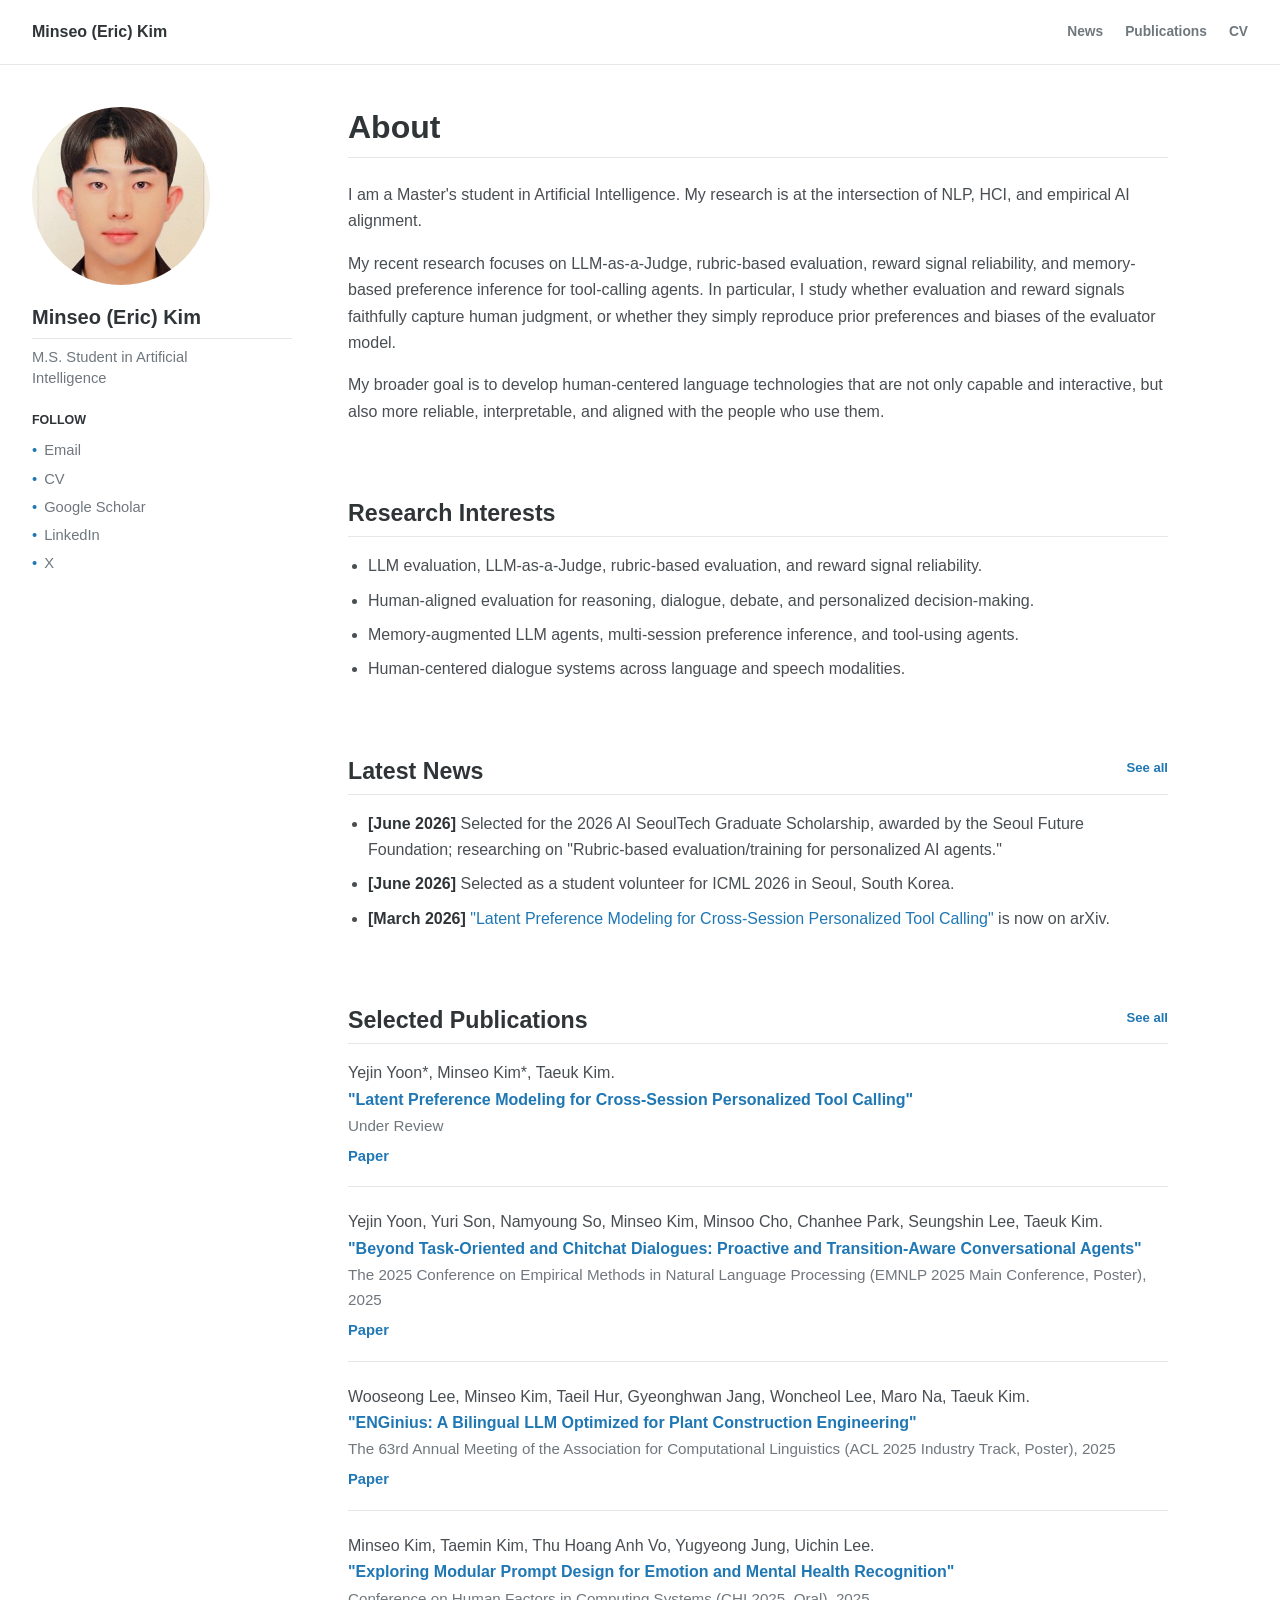
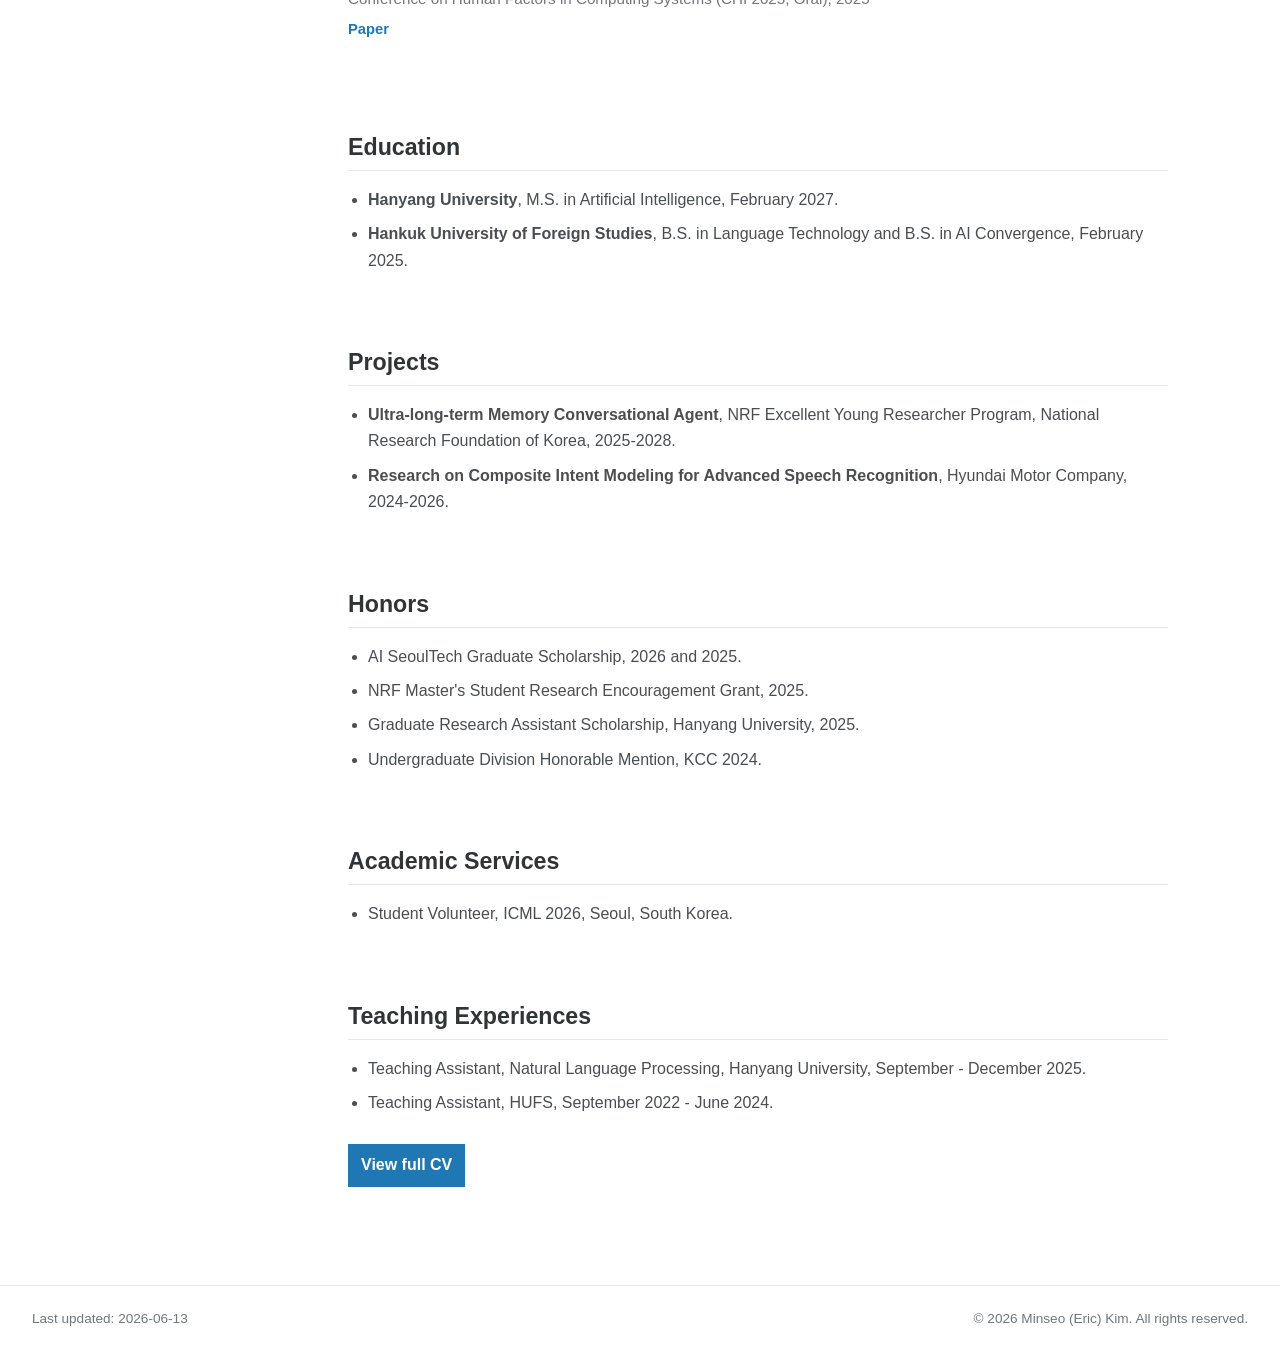
==== commit c96106b1: "Include the under-review paper in selected publications The homepage selected publications list now " ====
--- a/index.html
+++ b/index.html
@@ -97,6 +97,13 @@
           <h2 id="publications-title">Selected Publications <a class="heading-link" href="publications.html">See all</a></h2>
           <div class="publication-list">
             <article class="publication">
+              <p class="authors">Yejin Yoon*, Minseo Kim*, Taeuk Kim.</p>
+              <h3><a href="https://arxiv.org/pdf/2604.17886v1" target="_blank" rel="noreferrer">"Latent Preference Modeling for Cross-Session Personalized Tool Calling"</a></h3>
+              <p class="meta">Under Review</p>
+              <p class="pub-links"><a href="https://arxiv.org/pdf/2604.17886v1" target="_blank" rel="noreferrer">Paper</a></p>
+            </article>
+
+            <article class="publication">
               <p class="authors">Yejin Yoon, Yuri Son, Namyoung So, Minseo Kim, Minsoo Cho, Chanhee Park, Seungshin Lee, Taeuk Kim.</p>
               <h3><a href="https://aclanthology.org/2025.emnlp-main.672/" target="_blank" rel="noreferrer">"Beyond Task-Oriented and Chitchat Dialogues: Proactive and Transition-Aware Conversational Agents"</a></h3>
               <p class="meta">The 2025 Conference on Empirical Methods in Natural Language Processing (EMNLP 2025 Main Conference, Poster), 2025</p>
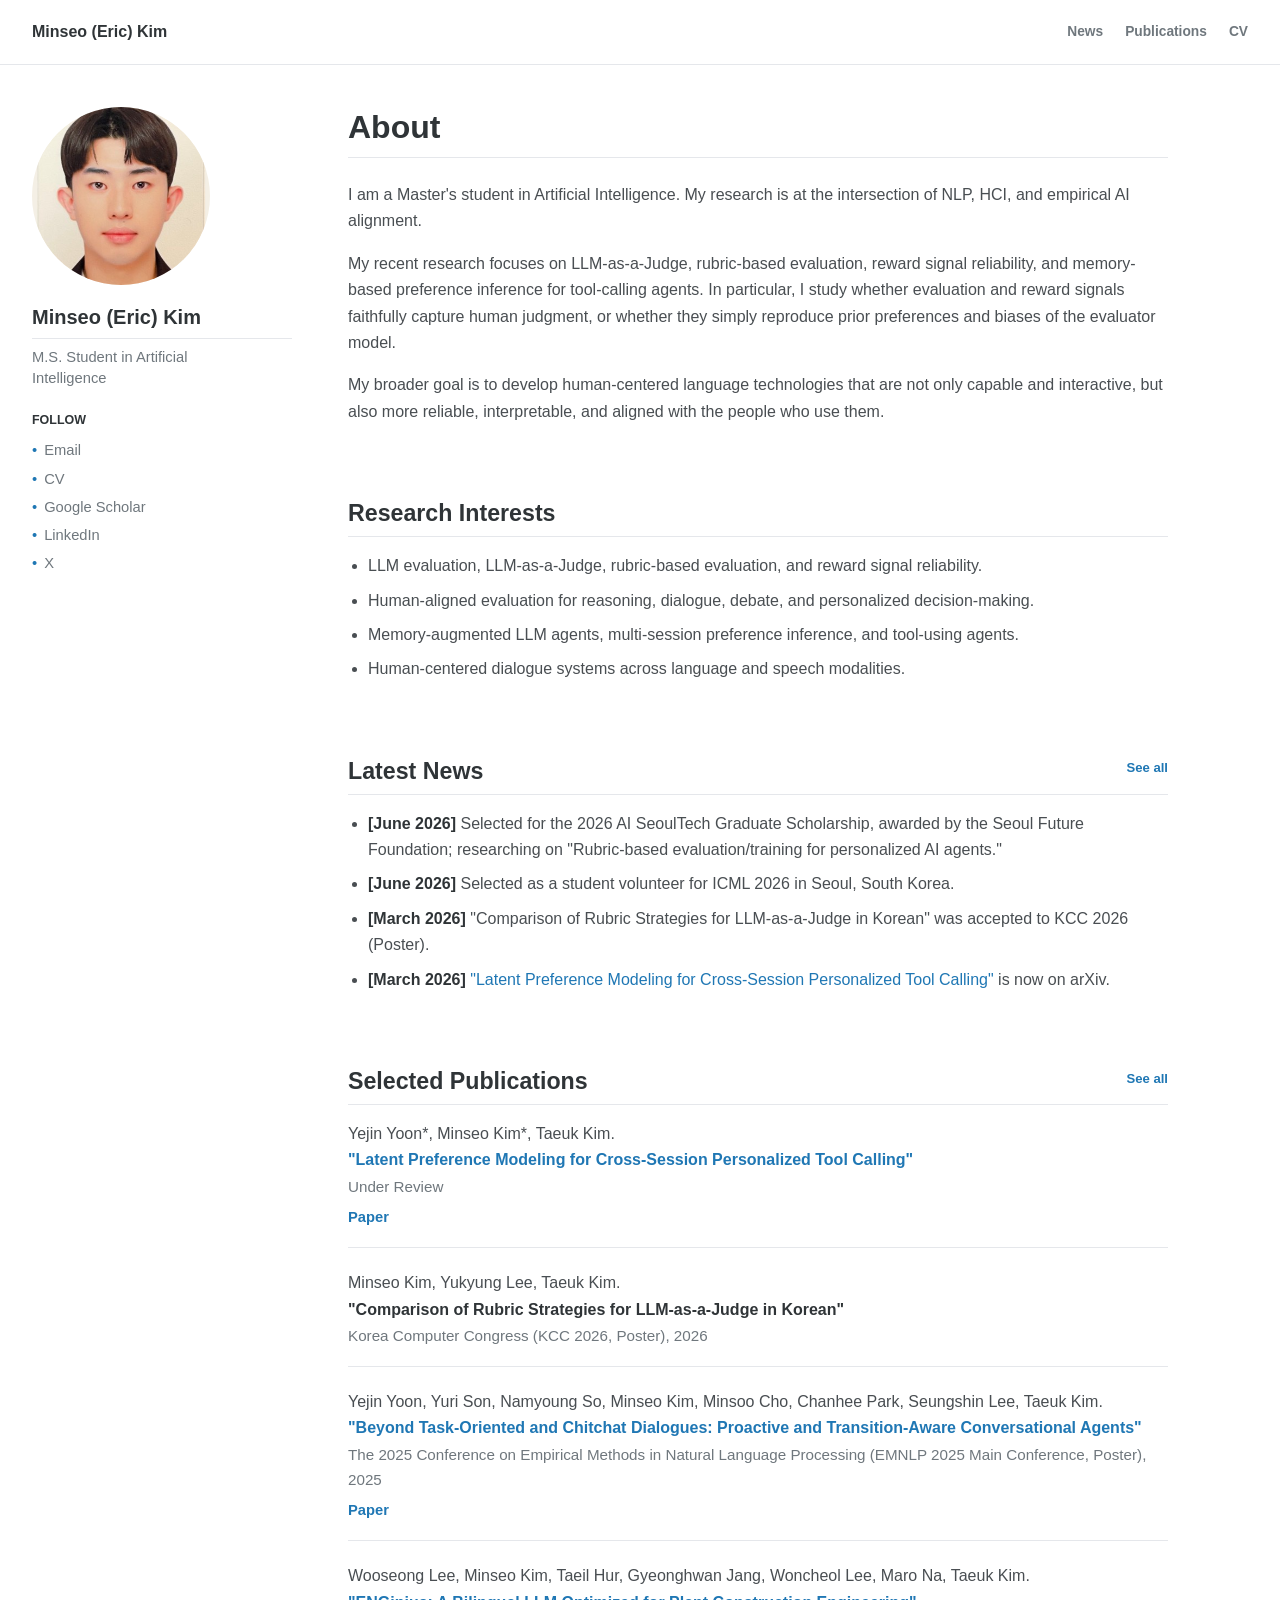
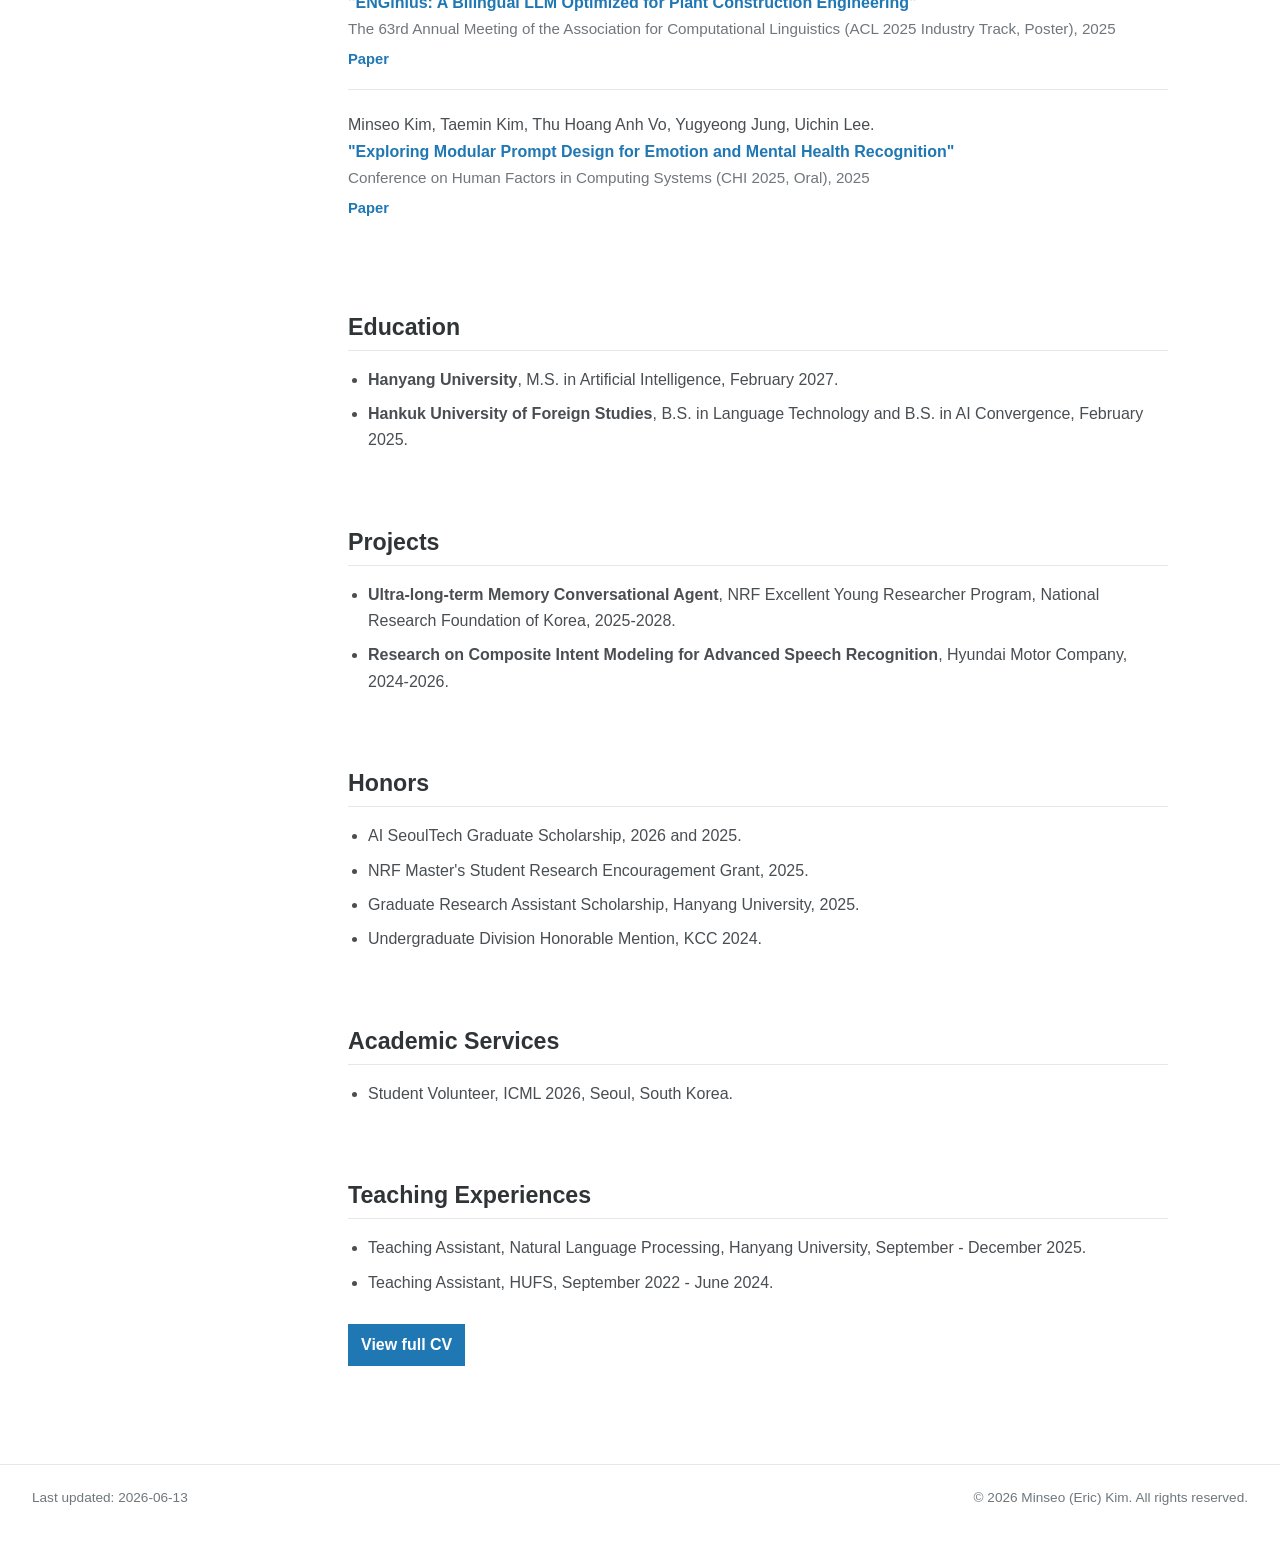
==== commit fc94387d: "Add the KCC 2026 rubric paper update The KCC 2026 acceptance is now listed in both homepage and full" ====
--- a/index.html
+++ b/index.html
@@ -87,6 +87,10 @@
             </li>
             <li>
               <span class="news-date">[March 2026]</span>
+              "Comparison of Rubric Strategies for LLM-as-a-Judge in Korean" was accepted to KCC 2026 (Poster).
+            </li>
+            <li>
+              <span class="news-date">[March 2026]</span>
               <a href="https://arxiv.org/pdf/2604.17886v1" target="_blank" rel="noreferrer">"Latent Preference Modeling for Cross-Session Personalized Tool Calling"</a>
               is now on arXiv.
             </li>
@@ -101,6 +105,12 @@
               <h3><a href="https://arxiv.org/pdf/2604.17886v1" target="_blank" rel="noreferrer">"Latent Preference Modeling for Cross-Session Personalized Tool Calling"</a></h3>
               <p class="meta">Under Review</p>
               <p class="pub-links"><a href="https://arxiv.org/pdf/2604.17886v1" target="_blank" rel="noreferrer">Paper</a></p>
+            </article>
+
+            <article class="publication">
+              <p class="authors">Minseo Kim, Yukyung Lee, Taeuk Kim.</p>
+              <h3>"Comparison of Rubric Strategies for LLM-as-a-Judge in Korean"</h3>
+              <p class="meta">Korea Computer Congress (KCC 2026, Poster), 2026</p>
             </article>
 
             <article class="publication">
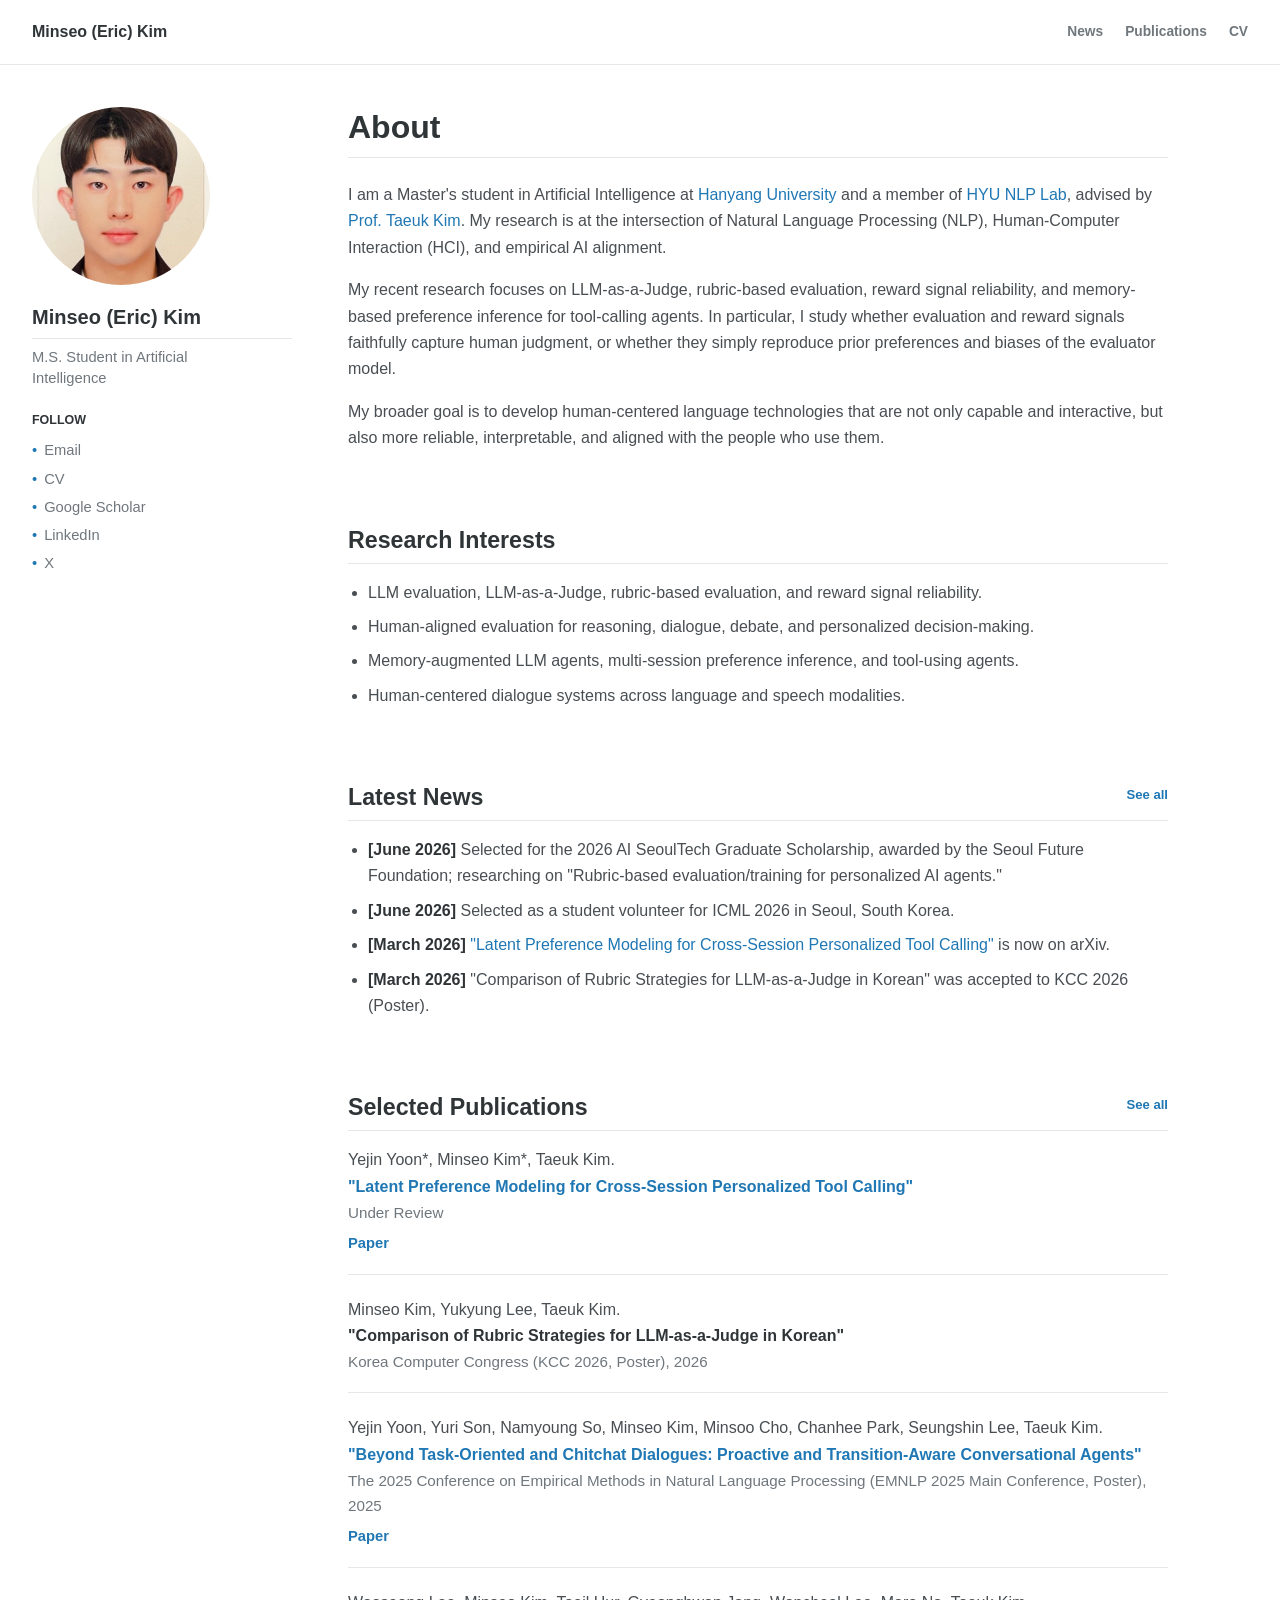
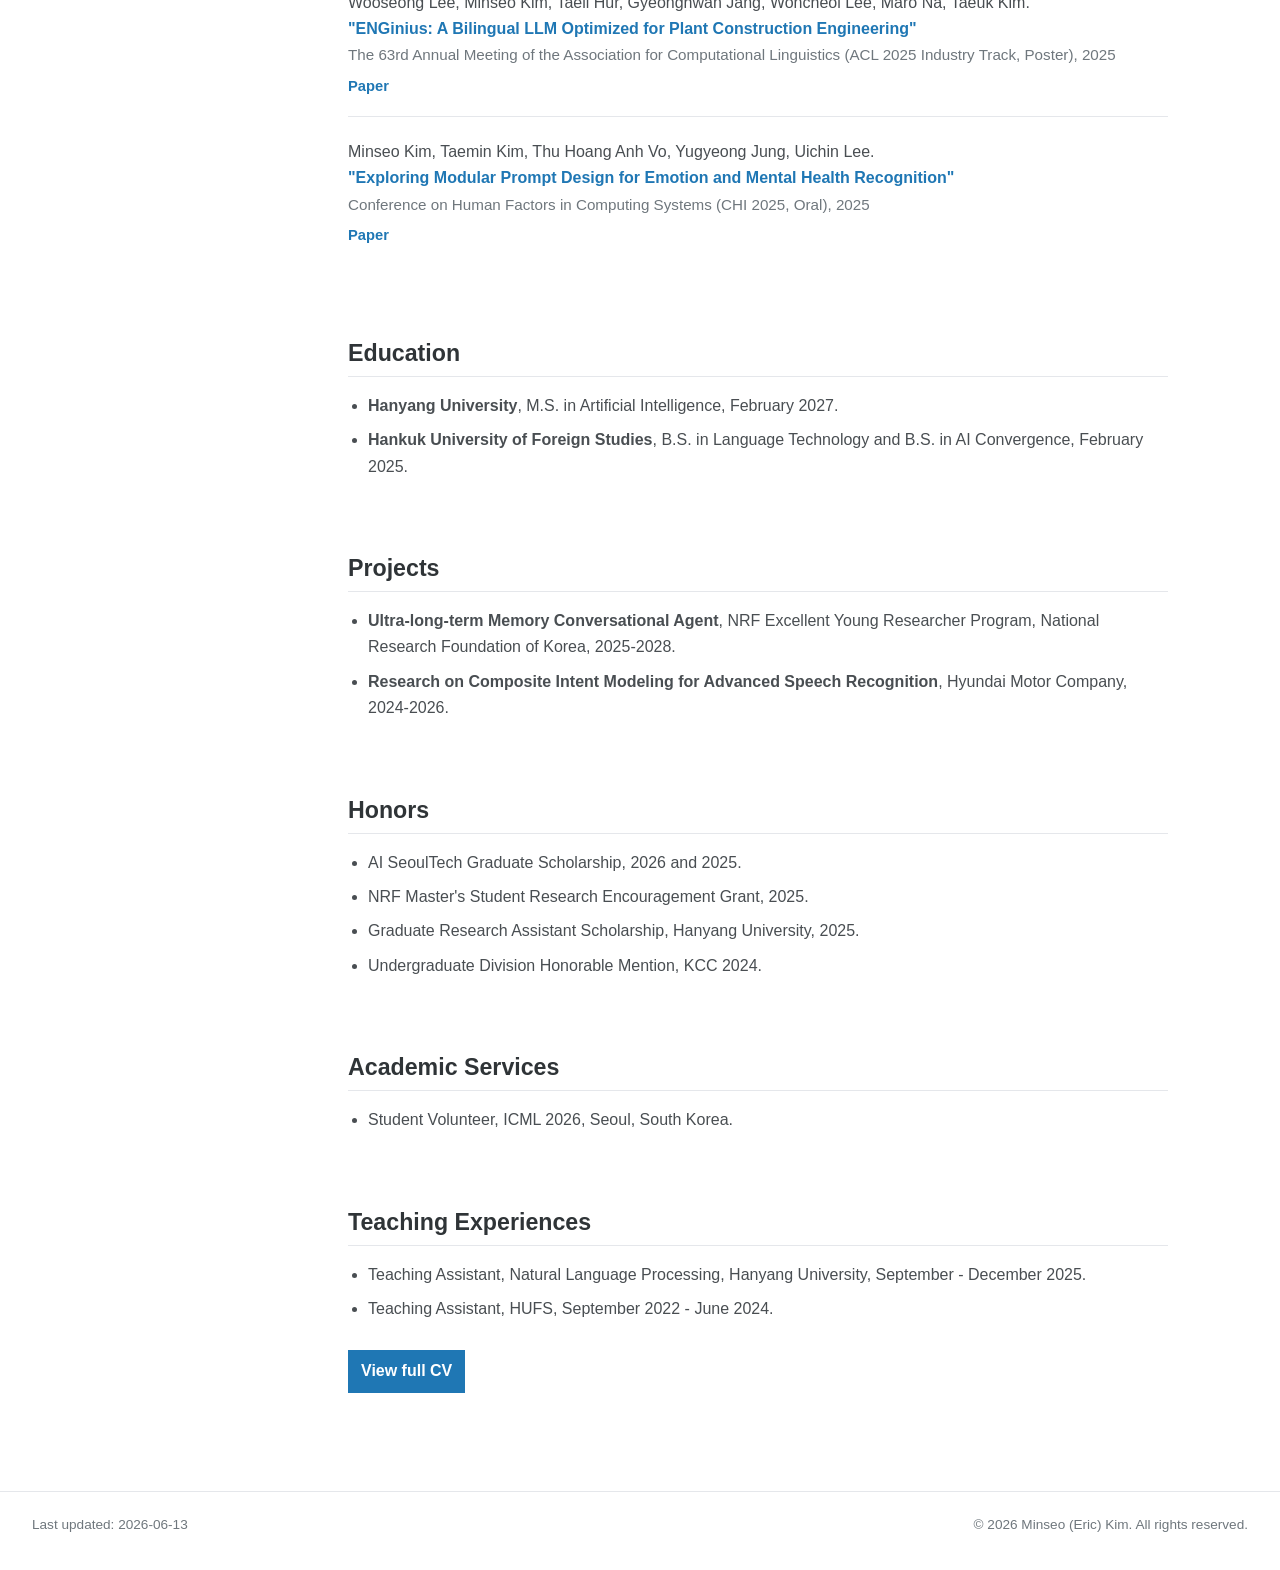
==== commit 56fbd1c6: "Refresh the About opening and March news order The About section now opens with the Hanyang Universi" ====
--- a/index.html
+++ b/index.html
@@ -46,8 +46,14 @@
           <h1 id="about-title">About</h1>
           <div class="section-body">
             <p>
-              I am a Master's student in Artificial Intelligence. My research is at the
-              intersection of NLP, HCI, and empirical AI alignment.
+              I am a Master's student in Artificial Intelligence at
+              <a href="https://www.hanyang.ac.kr/web/eng" target="_blank" rel="noreferrer">Hanyang University</a>
+              and a member of
+              <a href="https://sites.google.com/view/hyu-nlp/" target="_blank" rel="noreferrer">HYU NLP Lab</a>,
+              advised by
+              <a href="https://scholar.google.com/citations?user=eH5uq7wAAAAJ&amp;hl=ko" target="_blank" rel="noreferrer">Prof. Taeuk Kim</a>.
+              My research is at the intersection of Natural Language Processing (NLP),
+              Human-Computer Interaction (HCI), and empirical AI alignment.
             </p>
             <p>
               My recent research focuses on LLM-as-a-Judge, rubric-based evaluation, reward
@@ -87,12 +93,12 @@
             </li>
             <li>
               <span class="news-date">[March 2026]</span>
-              "Comparison of Rubric Strategies for LLM-as-a-Judge in Korean" was accepted to KCC 2026 (Poster).
+              <a href="https://arxiv.org/pdf/2604.17886v1" target="_blank" rel="noreferrer">"Latent Preference Modeling for Cross-Session Personalized Tool Calling"</a>
+              is now on arXiv.
             </li>
             <li>
               <span class="news-date">[March 2026]</span>
-              <a href="https://arxiv.org/pdf/2604.17886v1" target="_blank" rel="noreferrer">"Latent Preference Modeling for Cross-Session Personalized Tool Calling"</a>
-              is now on arXiv.
+              "Comparison of Rubric Strategies for LLM-as-a-Judge in Korean" was accepted to KCC 2026 (Poster).
             </li>
           </ul>
         </section>
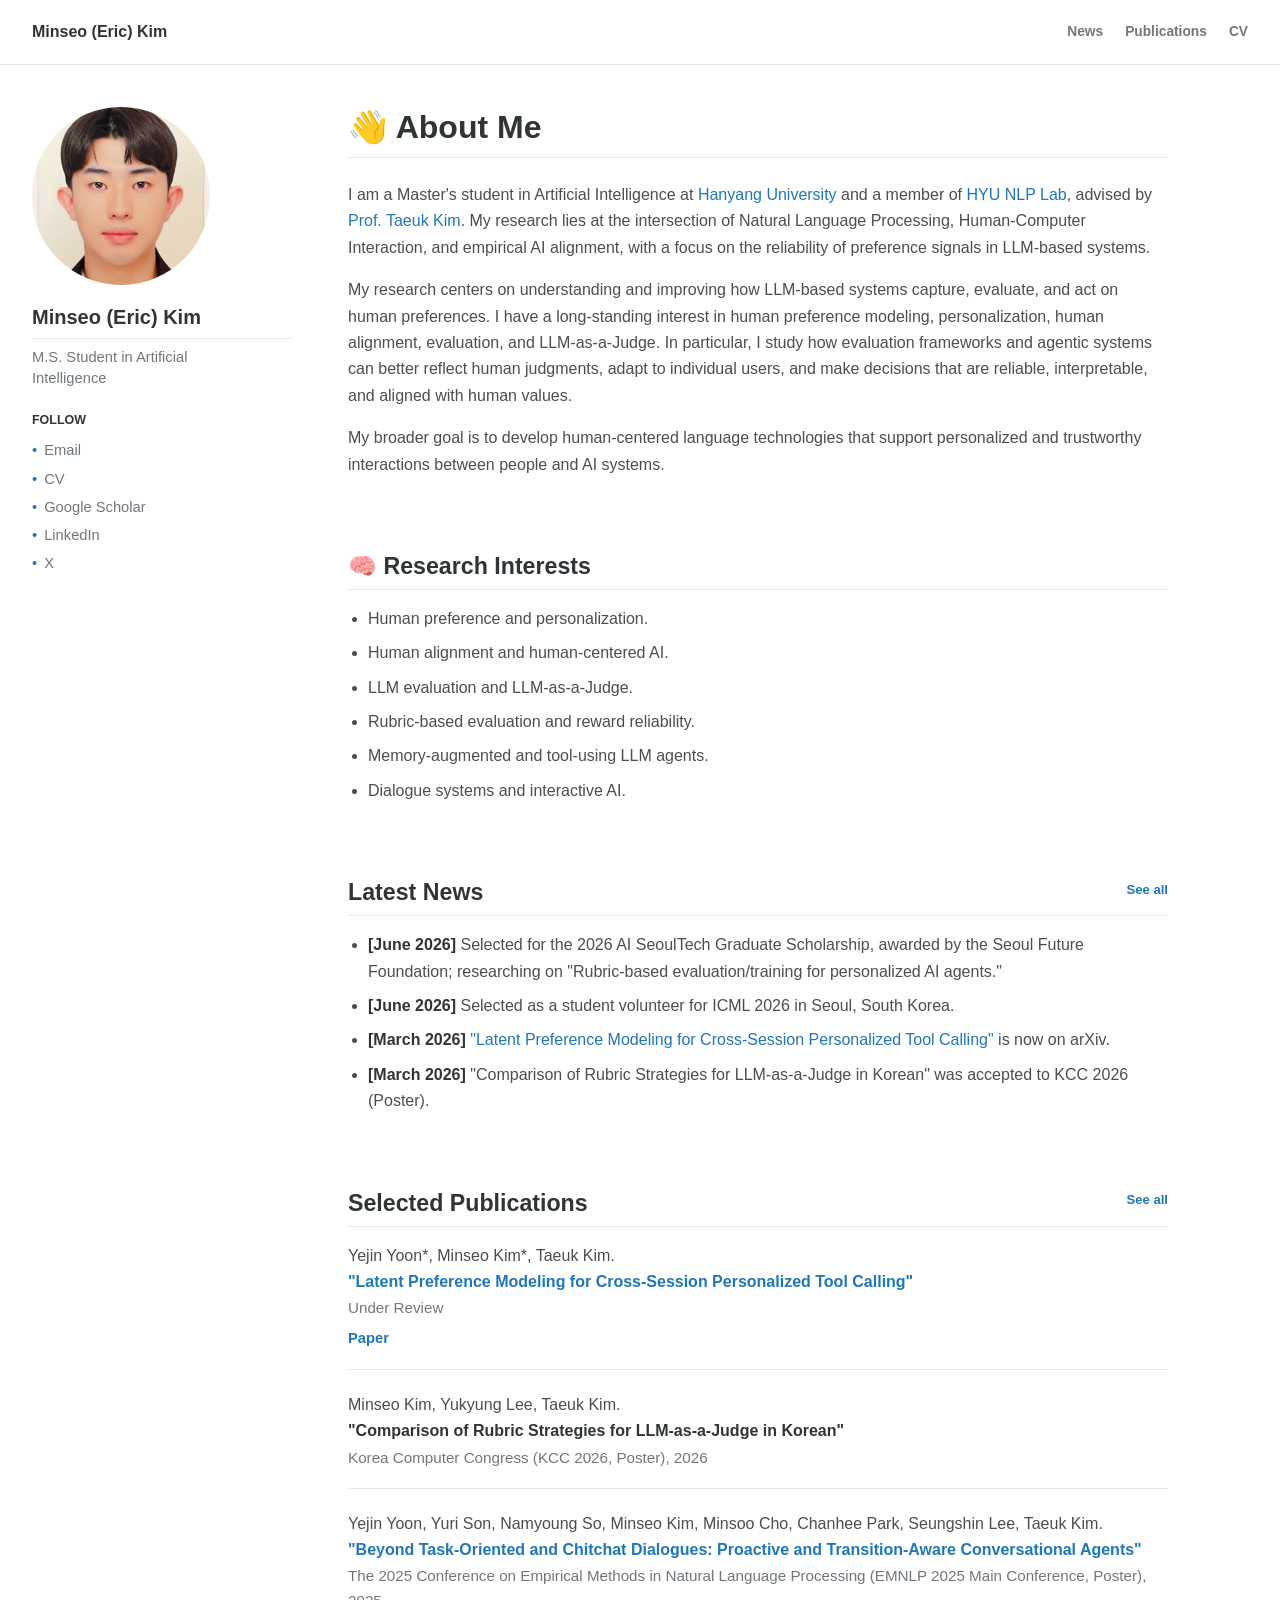
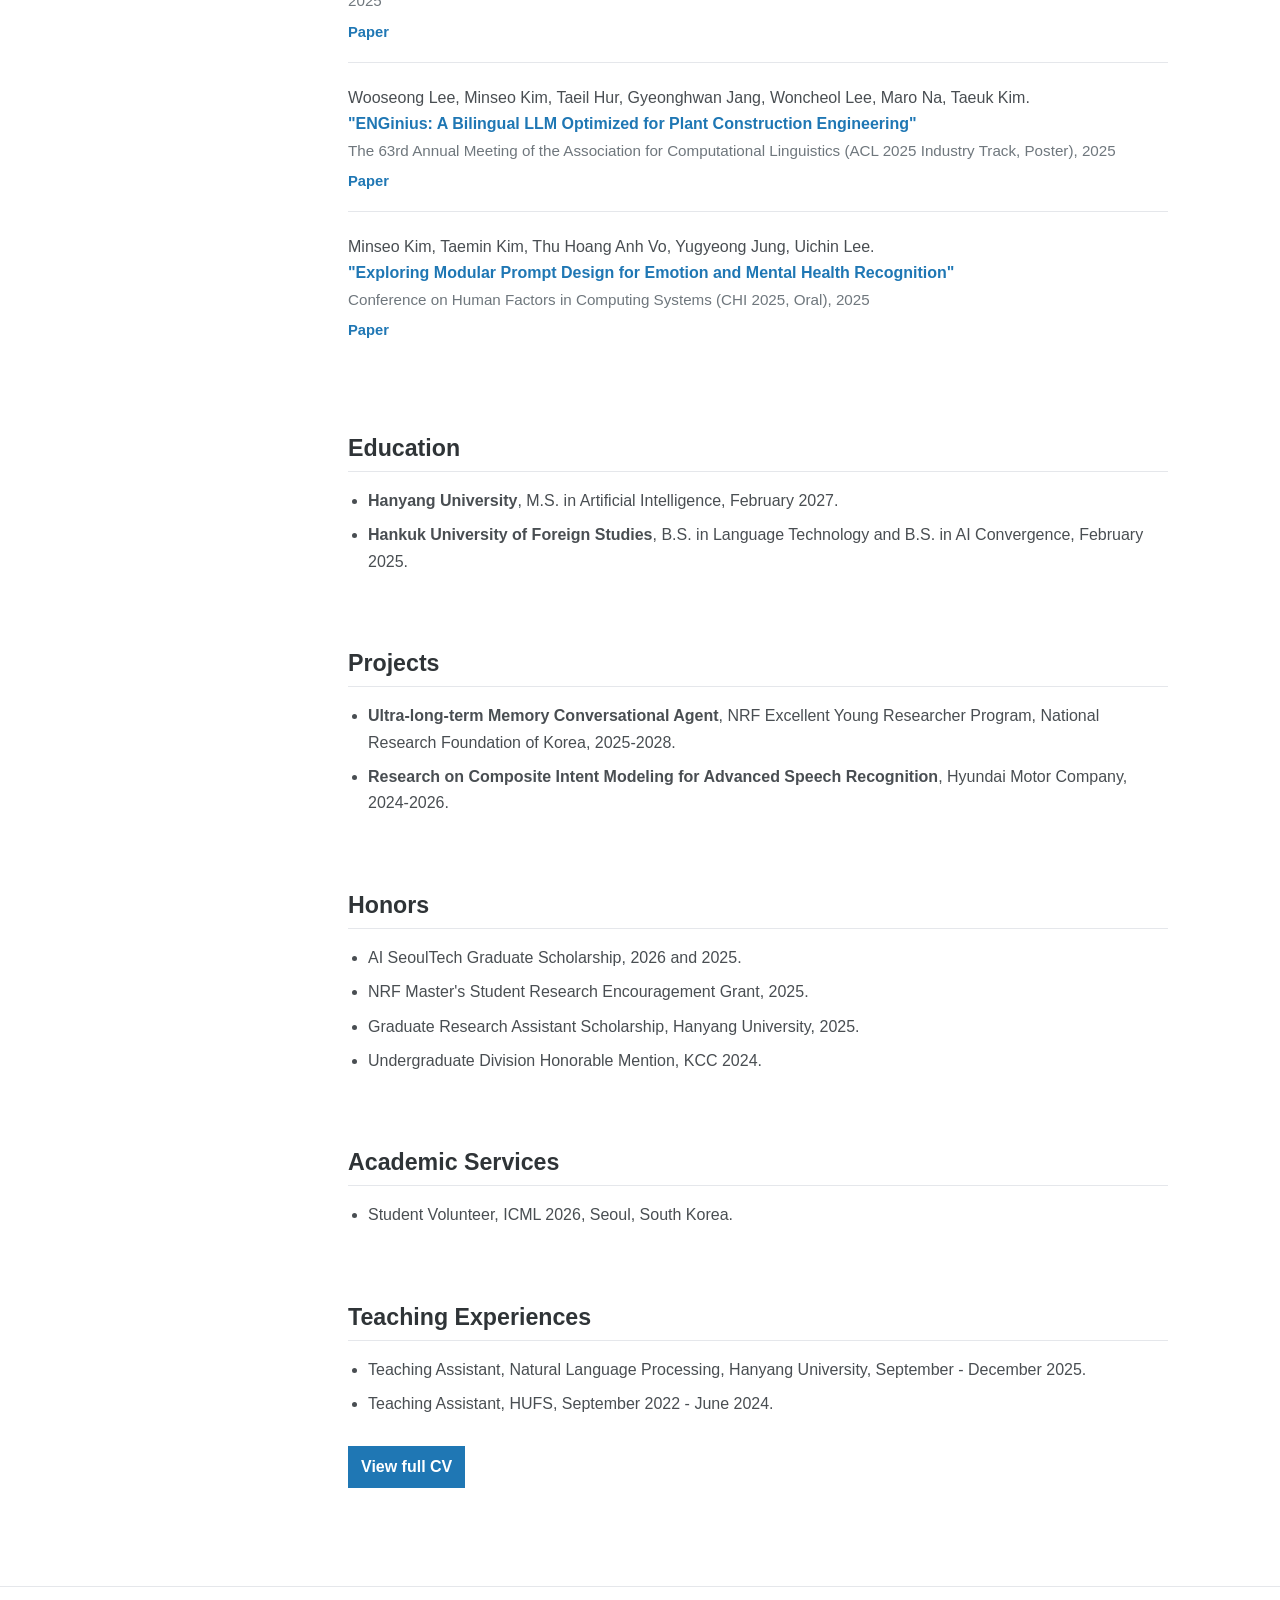
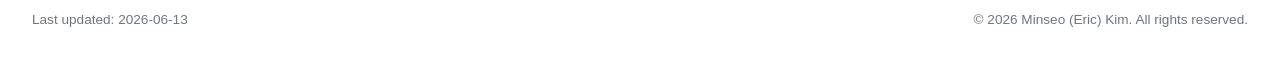
==== commit ef69bd8f: "Align the homepage bio with the profile README The GitHub Pages homepage now uses the expanded About" ====
--- a/index.html
+++ b/index.html
@@ -43,7 +43,7 @@
 
       <main id="main" class="content">
         <section id="about" class="section" aria-labelledby="about-title">
-          <h1 id="about-title">About</h1>
+          <h1 id="about-title">👋 About Me</h1>
           <div class="section-body">
             <p>
               I am a Master's student in Artificial Intelligence at
@@ -52,31 +52,36 @@
               <a href="https://sites.google.com/view/hyu-nlp/" target="_blank" rel="noreferrer">HYU NLP Lab</a>,
               advised by
               <a href="https://scholar.google.com/citations?user=eH5uq7wAAAAJ&amp;hl=ko" target="_blank" rel="noreferrer">Prof. Taeuk Kim</a>.
-              My research is at the intersection of Natural Language Processing (NLP),
-              Human-Computer Interaction (HCI), and empirical AI alignment.
+              My research lies at the intersection of Natural Language Processing,
+              Human-Computer Interaction, and empirical AI alignment, with a focus on
+              the reliability of preference signals in LLM-based systems.
             </p>
             <p>
-              My recent research focuses on LLM-as-a-Judge, rubric-based evaluation, reward
-              signal reliability, and memory-based preference inference for tool-calling
-              agents. In particular, I study whether evaluation and reward signals faithfully
-              capture human judgment, or whether they simply reproduce prior preferences and
-              biases of the evaluator model.
+              My research centers on understanding and improving how LLM-based systems
+              capture, evaluate, and act on human preferences. I have a long-standing
+              interest in human preference modeling, personalization, human alignment,
+              evaluation, and LLM-as-a-Judge. In particular, I study how evaluation
+              frameworks and agentic systems can better reflect human judgments, adapt
+              to individual users, and make decisions that are reliable, interpretable,
+              and aligned with human values.
             </p>
             <p>
-              My broader goal is to develop human-centered language technologies that are not
-              only capable and interactive, but also more reliable, interpretable, and aligned
-              with the people who use them.
+              My broader goal is to develop human-centered language technologies that
+              support personalized and trustworthy interactions between people and AI
+              systems.
             </p>
           </div>
         </section>
 
         <section id="research" class="section" aria-labelledby="research-title">
-          <h2 id="research-title">Research Interests</h2>
+          <h2 id="research-title">🧠 Research Interests</h2>
           <ul class="compact-list">
-            <li>LLM evaluation, LLM-as-a-Judge, rubric-based evaluation, and reward signal reliability.</li>
-            <li>Human-aligned evaluation for reasoning, dialogue, debate, and personalized decision-making.</li>
-            <li>Memory-augmented LLM agents, multi-session preference inference, and tool-using agents.</li>
-            <li>Human-centered dialogue systems across language and speech modalities.</li>
+            <li>Human preference and personalization.</li>
+            <li>Human alignment and human-centered AI.</li>
+            <li>LLM evaluation and LLM-as-a-Judge.</li>
+            <li>Rubric-based evaluation and reward reliability.</li>
+            <li>Memory-augmented and tool-using LLM agents.</li>
+            <li>Dialogue systems and interactive AI.</li>
           </ul>
         </section>
 
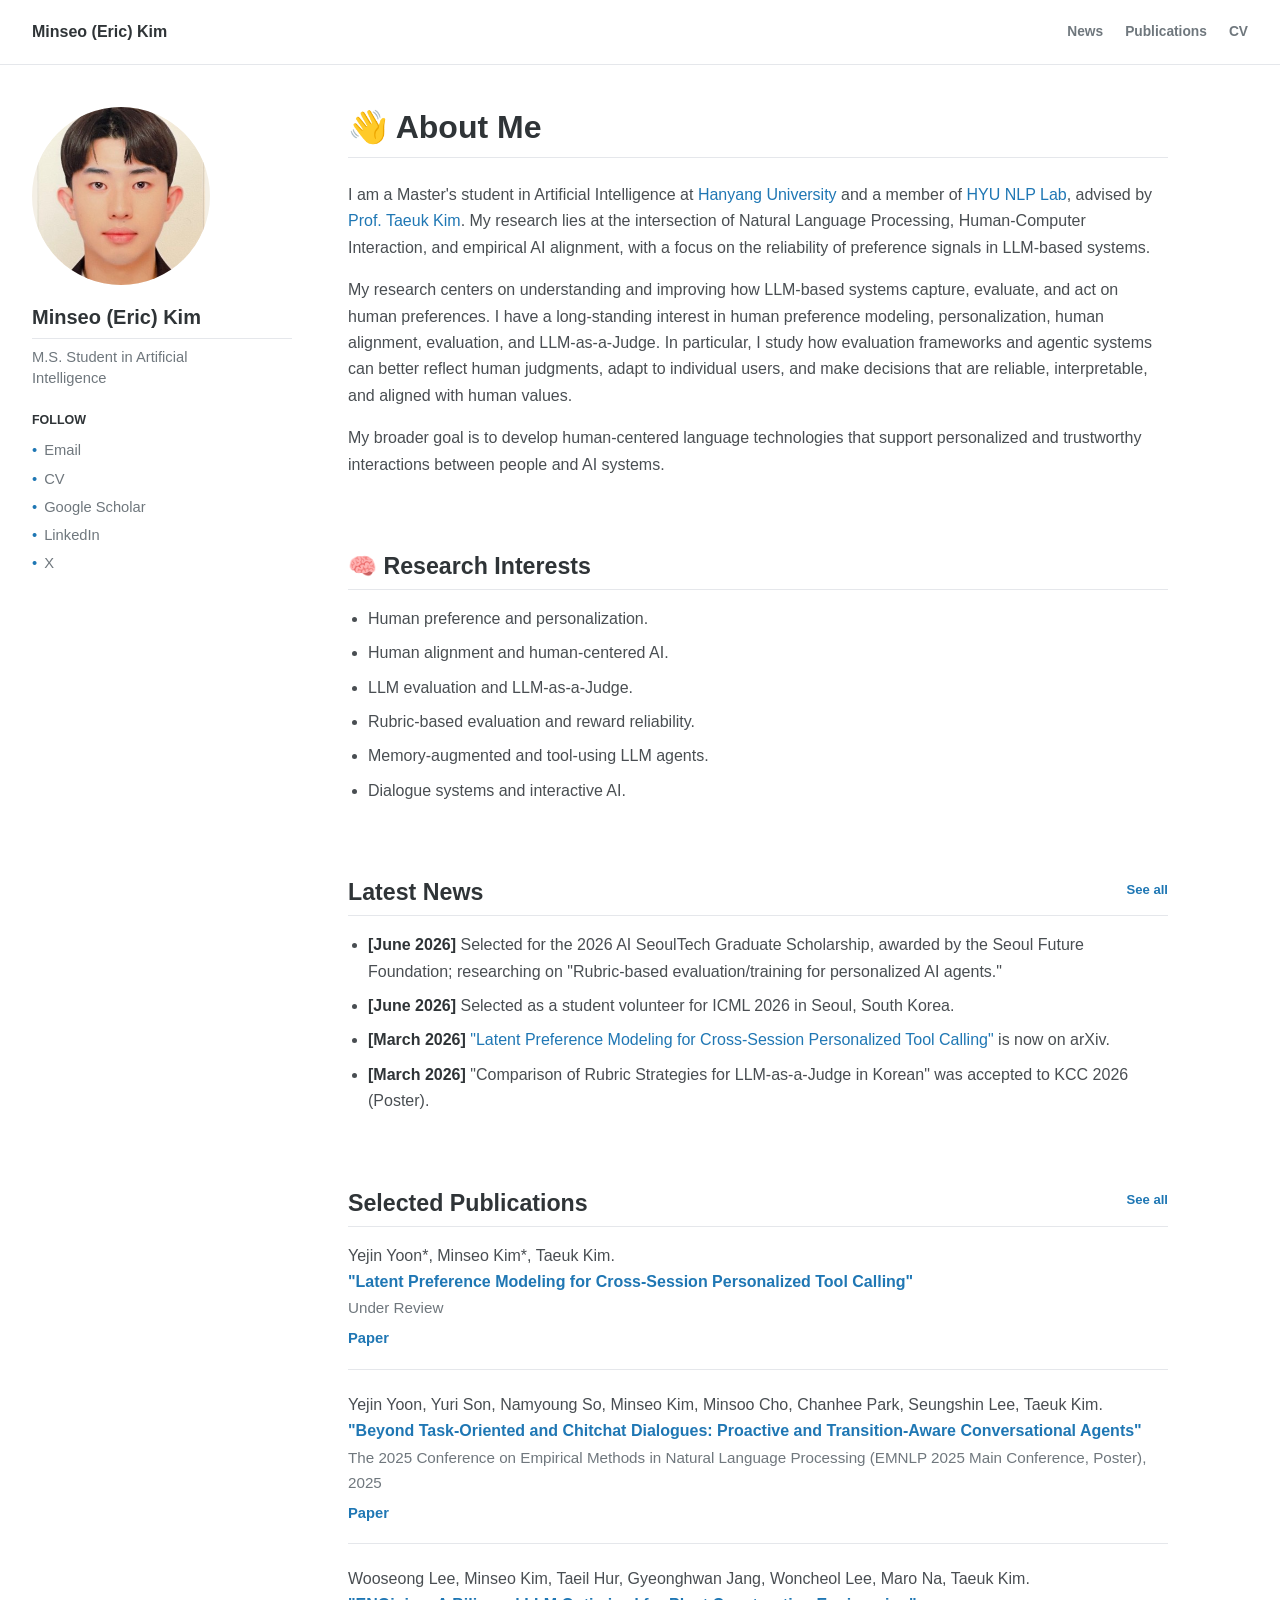
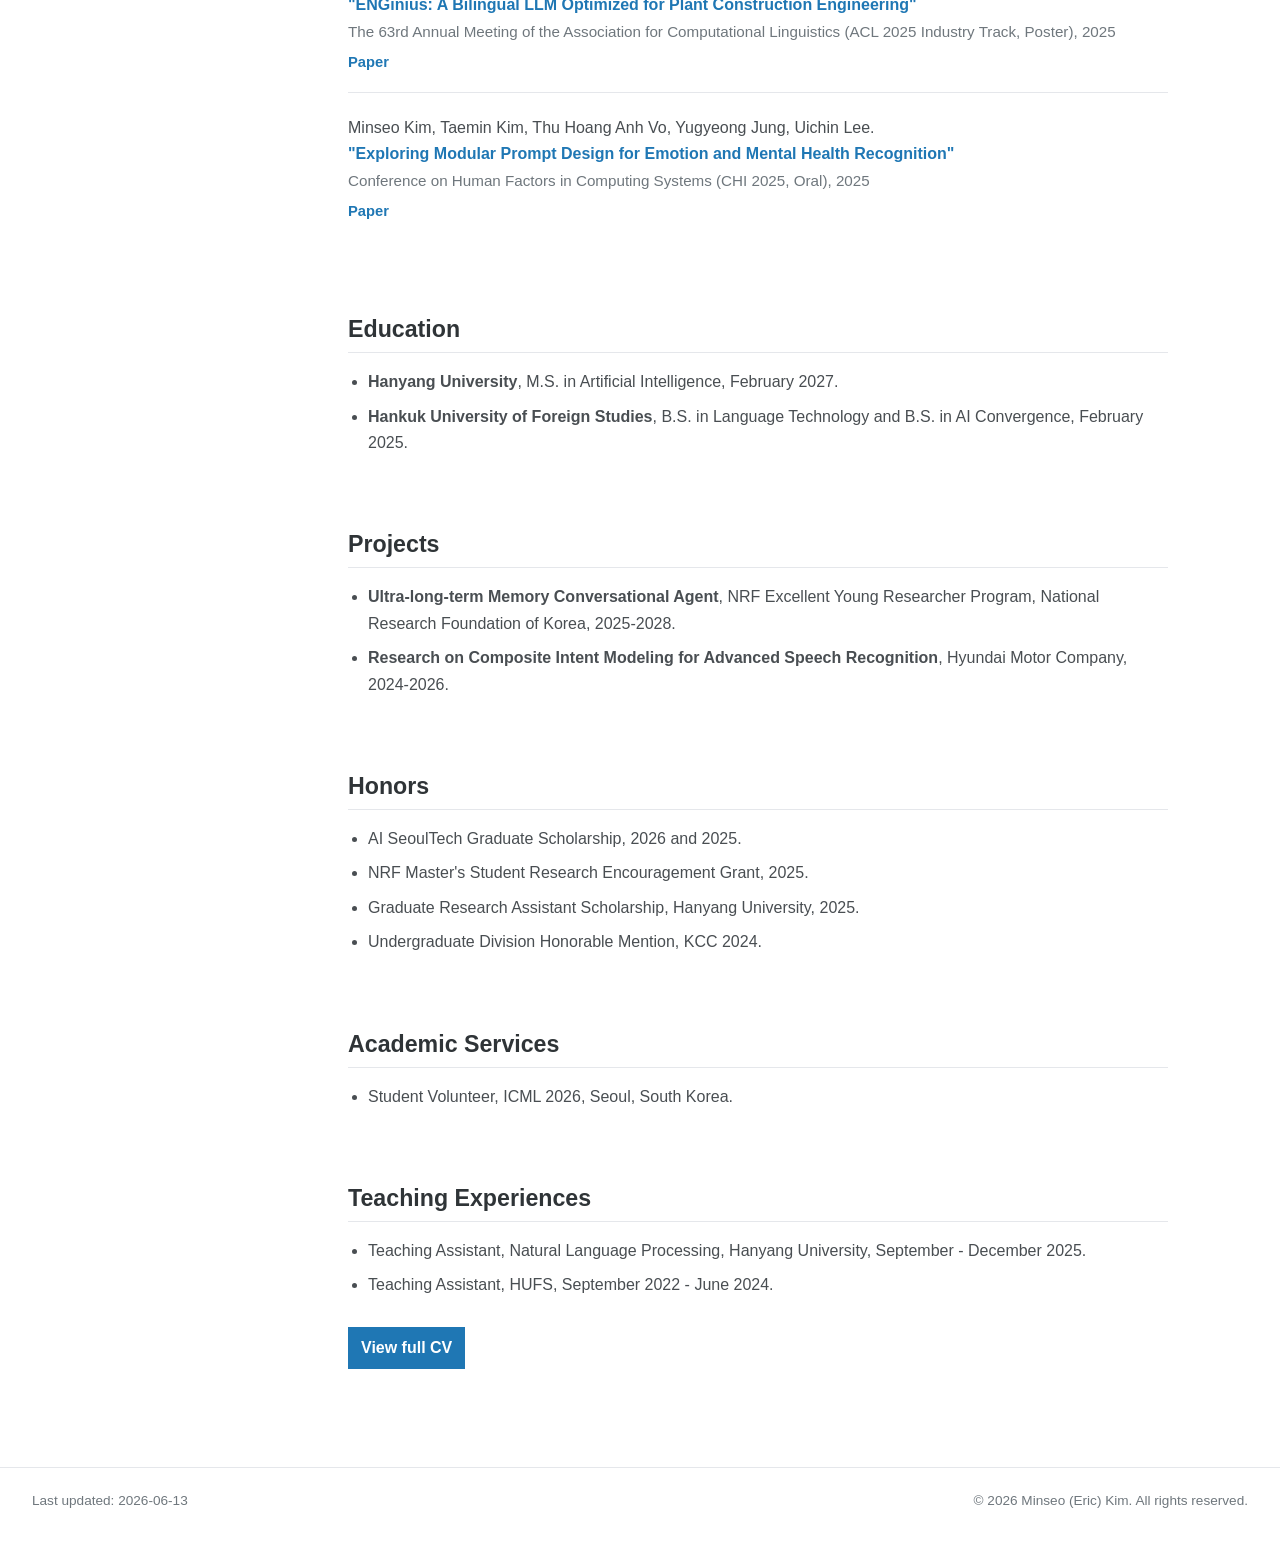
==== commit 513c306f: "Keep the homepage selected publications internationally focused The KCC 2026 paper remains in News a" ====
--- a/index.html
+++ b/index.html
@@ -119,12 +119,6 @@
             </article>
 
             <article class="publication">
-              <p class="authors">Minseo Kim, Yukyung Lee, Taeuk Kim.</p>
-              <h3>"Comparison of Rubric Strategies for LLM-as-a-Judge in Korean"</h3>
-              <p class="meta">Korea Computer Congress (KCC 2026, Poster), 2026</p>
-            </article>
-
-            <article class="publication">
               <p class="authors">Yejin Yoon, Yuri Son, Namyoung So, Minseo Kim, Minsoo Cho, Chanhee Park, Seungshin Lee, Taeuk Kim.</p>
               <h3><a href="https://aclanthology.org/2025.emnlp-main.672/" target="_blank" rel="noreferrer">"Beyond Task-Oriented and Chitchat Dialogues: Proactive and Transition-Aware Conversational Agents"</a></h3>
               <p class="meta">The 2025 Conference on Empirical Methods in Natural Language Processing (EMNLP 2025 Main Conference, Poster), 2025</p>
